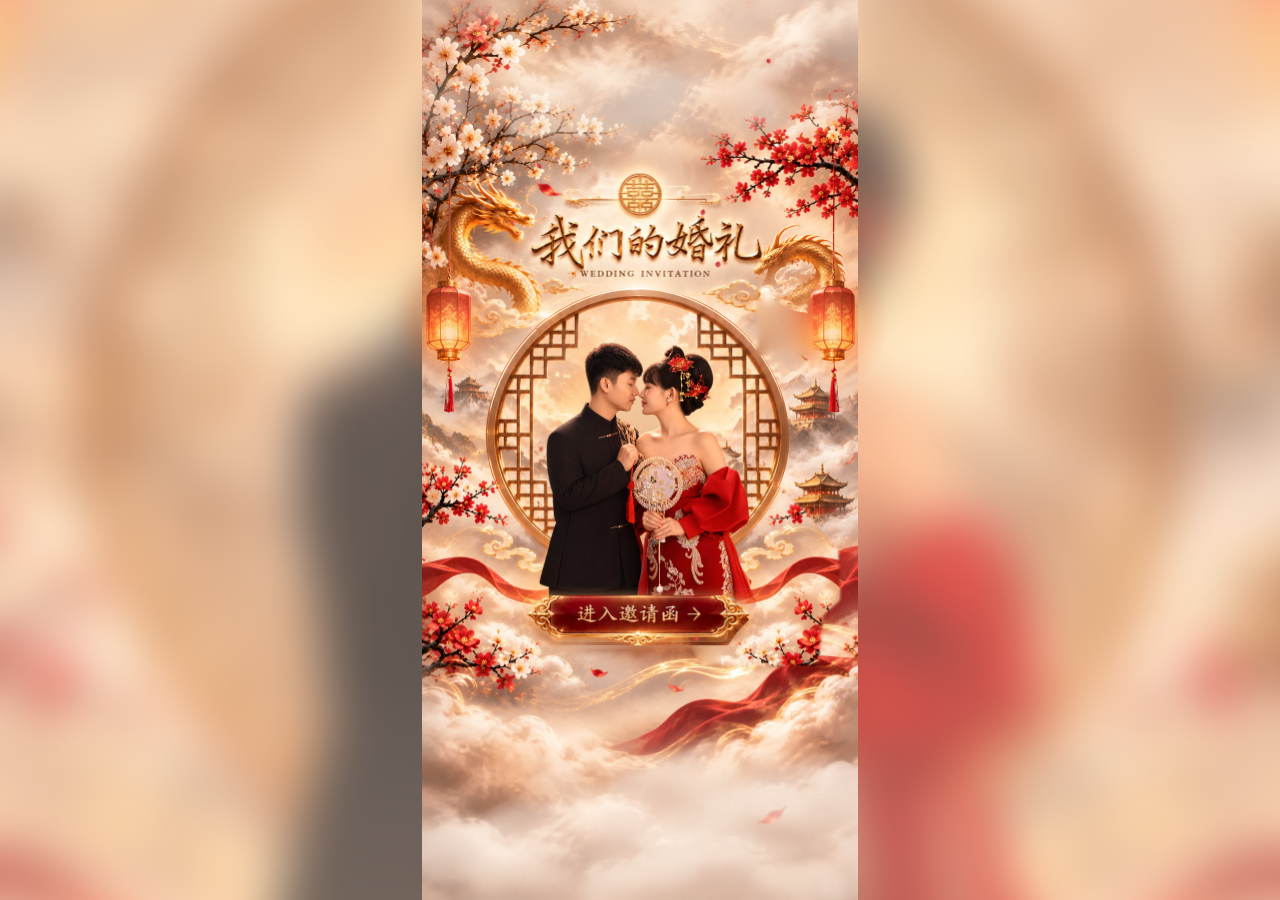
==== chinese/index.html @ 284bdad8 "CN: Gallery page with 3D coverflow in the scroll frame" ====
<!doctype html>
<html lang="zh-CN">
<head>
  <meta charset="utf-8">
  <meta name="viewport" content="width=device-width, initial-scale=1, viewport-fit=cover">
  <meta name="theme-color" content="#7a1010">
  <title>我们的婚礼 · Wedding Invitation</title>
  <meta name="description" content="Wai Hlyan Soe & Jue Mi Mi Aw · 2026.11.29 · Royal Myeik Hotel">
  <meta property="og:title" content="我们的婚礼 · Wai Hlyan Soe & Jue Mi Mi Aw">
  <meta property="og:description" content="诚邀您共同见证我们的幸福时刻 · 2026.11.29">
  <link rel="icon" href="data:image/svg+xml,<svg xmlns='http://www.w3.org/2000/svg' viewBox='0 0 100 100'><text y='.9em' font-size='90'>🐉</text></svg>">
  <link rel="preconnect" href="https://fonts.googleapis.com">
  <link rel="preconnect" href="https://fonts.gstatic.com" crossorigin>
  <link href="https://fonts.googleapis.com/css2?family=Ma+Shan+Zheng&family=Noto+Serif+Myanmar:wght@500;700&family=Noto+Serif+SC:wght@500;700&family=Cinzel:wght@500;600;700&family=Pinyon+Script&display=swap" rel="stylesheet">
  <link rel="preload" as="image" href="img/cn-bg.jpg">
  <link rel="stylesheet" href="style.css?v=44">
</head>
<body>

  <svg width="0" height="0" style="position:absolute" aria-hidden="true">
    <defs>
      <linearGradient id="cnGold" x1="0" y1="0" x2="1" y2="1">
        <stop offset="0" stop-color="#fff4c8"/>
        <stop offset=".3" stop-color="#e9b24c"/>
        <stop offset=".55" stop-color="#a8701c"/>
        <stop offset=".8" stop-color="#f7d27a"/>
        <stop offset="1" stop-color="#b9822a"/>
      </linearGradient>
      <!-- auspicious cloud (xiangyun) -->
      <symbol id="xiangyun" viewBox="0 0 200 80">
        <path d="M18 62 C4 62 4 42 18 40 C16 26 34 20 44 30 C48 12 76 10 82 30 C92 20 112 24 110 40 C126 34 140 48 128 60 C150 58 170 44 160 30 C154 22 142 26 146 34 M128 60 L18 62" fill="none" stroke="currentColor" stroke-width="3.2" stroke-linecap="round" stroke-linejoin="round"/>
        <path d="M44 46 C44 38 54 38 54 45 C54 50 48 50 48 47 M82 44 C82 36 94 36 93 44 C92 49 86 49 86 46" fill="none" stroke="currentColor" stroke-width="2.4" stroke-linecap="round"/>
      </symbol>
      <filter id="silkWave" x="-5%" y="-10%" width="110%" height="120%"><feTurbulence type="fractalNoise" baseFrequency="0.006 0.02" numOctaves="2" seed="3"><animate attributeName="baseFrequency" dur="3s" values="0.006 0.02;0.008 0.028;0.006 0.02" repeatCount="indefinite"/></feTurbulence><feDisplacementMap in="SourceGraphic" scale="14"/></filter>
    </defs>
  </svg>

  <!-- ================= PAGE 1 : opening (the artwork, brought to life) ================= -->
  <main class="page p1 on" id="p1" aria-label="我们的婚礼 · Wedding Invitation">
    <div class="backdrop" aria-hidden="true"></div>
    <div class="stage" id="st1">
      <img class="bg" src="img/cn-bg.jpg" alt="我们的婚礼 · Wai Hlyan Soe &amp; Jue Mi Mi Aw" draggable="false">
      <canvas class="sky" id="sky" aria-hidden="true"></canvas>
      <div class="art" id="art">
      <canvas class="layer" id="dragonBack" aria-hidden="true"></canvas>
      <div class="lay" data-k="front" aria-hidden="true"><img src="img/cn-front.png" alt=""></div>
      <div class="lay drg drgL" data-k="dragonL" aria-hidden="true"><img src="img/cn-dragonL.png" alt=""></div>
      <div class="lay drg drgR" data-k="dragonR" aria-hidden="true"><img src="img/cn-dragonR.png" alt=""></div>
      <i class="mist mistL" aria-hidden="true"></i><i class="mist mistR" aria-hidden="true"></i>
      <i class="glow eye eyeL" aria-hidden="true"></i><i class="glow eye eyeR" aria-hidden="true"></i>
      <i class="glow lan lanL" aria-hidden="true"></i><i class="glow lan lanR" aria-hidden="true"></i>
      <i class="glow xi" aria-hidden="true"></i>
      <div class="lay tas tasL" data-k="tasselL" aria-hidden="true"><img src="img/cn-tasselL.png" alt=""></div>
      <div class="lay tas tasR" data-k="tasselR" aria-hidden="true"><img src="img/cn-tasselR.png" alt=""></div>
      <div class="lay cl cl1" data-k="c1" aria-hidden="true"><img src="img/cn-c1.png" alt=""></div>
      <div class="lay cl cl6" data-k="c6" aria-hidden="true"><img src="img/cn-c6.png" alt=""></div>
      <div class="lay cl cl2" data-k="c2" aria-hidden="true"><img src="img/cn-c2.png" alt=""></div>
      <div class="lay cl cl3" data-k="c3" aria-hidden="true"><img src="img/cn-c3.png" alt=""></div>
      <div class="lay cl cl4" data-k="c4" aria-hidden="true"><img src="img/cn-c4.png" alt=""></div>
      <div class="lay cl cl5" data-k="c5" aria-hidden="true"><img src="img/cn-c5.png" alt=""></div>
      <canvas class="layer" id="petals" aria-hidden="true"></canvas>
      <i class="dim" aria-hidden="true"></i>
      <button class="enter" id="enterBtn" type="button" aria-label="进入邀请函"><i class="en-shine" aria-hidden="true"></i></button>
      </div>
    </div>
  </main>

  <!-- ================= PAGE 2 : hanging scroll — pull the lower roller down ================= -->
  <main class="page p2" id="p2" aria-label="邀请函" aria-hidden="true">
    <div class="backdrop2" aria-hidden="true"></div>
    <div class="stage s3" id="st2">
      <img class="bg" src="img/p2-bg.jpg" alt="我们的婚礼 · 邀请函" draggable="false">
      <div class="a3" id="art2">
        <i class="g3 moon2" aria-hidden="true"></i>
        <i class="g3 pl" style="--x:183;--y:895" aria-hidden="true"></i><i class="g3 pl" style="--x:333;--y:880" aria-hidden="true"></i><i class="g3 pl" style="--x:470;--y:892" aria-hidden="true"></i>
        <i class="g3 pl" style="--x:732;--y:840" aria-hidden="true"></i><i class="g3 pl" style="--x:733;--y:618" aria-hidden="true"></i>
        <i class="water3" aria-hidden="true"></i>
        <div class="l3 lotus lo1" data-k="lotus1" aria-hidden="true"><i class="rip"></i><i class="rip r2"></i><img src="img/p2-lotus1.png" alt=""></div>
        <div class="l3 lotus lo2" data-k="lotus2" aria-hidden="true"><i class="rip"></i><i class="rip r2"></i><img src="img/p2-lotus2.png" alt=""></div>
        <div class="l3 lotus lo3" data-k="lotus3" aria-hidden="true"><i class="rip"></i><i class="rip r2"></i><img src="img/p2-lotus3.png" alt=""></div>
        <div class="l3 lotus lo4" data-k="lotus4" aria-hidden="true"><i class="rip"></i><i class="rip r2"></i><img src="img/p2-lotus4.png" alt=""></div>
        <div class="l3 sw-lan" data-k="lantern" aria-hidden="true"><img src="img/p2-lantern.png" alt=""><i class="lan-glow"></i></div>
        <div class="l3 cl-t" data-k="cloudT" aria-hidden="true"><img src="img/p2-cloudT.png" alt=""></div>
        <div class="l3 silk" data-k="silk" aria-hidden="true"><img src="img/p2-silk.png" alt=""></div>
        <div class="l3 cl-m" data-k="cloudM" aria-hidden="true"><img src="img/p2-cloudM.png" alt=""></div>
        <div class="l3 cl-b" data-k="cloudB" aria-hidden="true"><img src="img/p2-cloudB.png" alt=""></div>
        <!-- the sheet that comes out of the scroll -->
        <div class="sheet" id="sheet" aria-hidden="true">
          <img class="sh-label" src="img/p2-paper.png" alt="">
          <div class="sh-card" id="shCard"><div class="iv" id="iv">
            <i class="iv-fr"></i><i class="iv-c tl"></i><i class="iv-c tr"></i><i class="iv-c bl"></i><i class="iv-c br"></i>
            <p class="v" style="--x:350;--y:58;--f:32;--ls:4">台驾</p>
            <p class="v" style="--x:276;--y:58;--f:32;--ls:4">光临</p>
            <p class="v xi" style="--x:316;--y:196;--f:124">囍</p>
            <p class="v" style="--x:122;--y:148;--f:21;--ls:30">恕催</p>
            <p class="v" style="--x:120;--y:334;--f:21;--ls:12">茶会</p>
            <p class="v" style="--x:305;--y:316;--f:25;--ls:3">主婚人</p>
            <p class="v b" style="--x:337;--y:410;--f:33;--ls:2">林佐索</p>
            <p class="v b" style="--x:337;--y:540;--f:33;--ls:2">杜妙答</p>
            <p class="v b" style="--x:283;--y:410;--f:33;--ls:2">张山松</p>
            <p class="v b" style="--x:283;--y:540;--f:33;--ls:2">杜薇丹</p>
            <p class="v b" style="--x:318;--y:668;--f:33;--ls:9">同鞠躬</p>
            <p class="v" style="--x:158;--y:424;--f:23;--ls:10">地点：皇家丹老酒店大礼堂</p>
            <p class="v" style="--x:102;--y:424;--f:23;--ls:13">时间：中午十二时至三时</p>
            <p class="v" style="--x:455;--y:40;--f:19.5;--ls:4.6">在丹老埠皇家丹老酒店大禮堂举行结婚典礼同日敬备薄茗</p>
            <p class="v" style="--x:455;--y:746;--f:19.5;--ls:8">恭候</p>
            <p class="v" style="--x:548;--y:96;--f:21;--ls:3">谨订于</p>
            <p class="v" style="--x:560;--y:172;--f:19.5;--ls:6.2">公历二〇二六年十一月廿九日</p>
            <p class="v k" style="--x:520;--y:172;--f:19.5">农</p><p class="v k" style="--x:520;--y:236;--f:19.5;--ls:6.2">丙午</p>
            <p class="v k" style="--x:520;--y:328;--f:19.5">年</p><p class="v k" style="--x:520;--y:380;--f:19.5">十</p>
            <p class="v k" style="--x:520;--y:406;--f:19.5;--ls:6.2">月廿一日</p>
            <p class="v" style="--x:556;--y:528;--f:19.5;--ls:2">（星期日）</p>
            <p class="v" style="--x:540;--y:656;--f:19.5">为</p>
            <p class="v" style="--x:577;--y:688;--f:17;--ls:1">长男</p>
            <p class="v b" style="--x:577;--y:735;--f:24;--ls:2">沛然</p>
            <p class="v" style="--x:535;--y:700;--f:17;--ls:1">幼女</p>
            <p class="v b" style="--x:535;--y:745;--f:24;--ls:2">清涵</p>
          </div></div>
        </div>
        <div class="l3 rollB" id="rollB" data-k="rodB" aria-hidden="true"><img src="img/p2-rodB.png" alt=""></div>
        <div class="l3 knotB" id="knotB" data-k="knotB" aria-hidden="true"><img src="img/p2-knotB.png" alt=""></div>
        <button class="pull-zone" id="pullZone" type="button" aria-label="向下拉开画轴 · Pull the scroll down"></button>
        <p class="pull-hint" id="pullHint" aria-hidden="true"><i></i><i></i></p>
        <button class="b3" style="--x:117" type="button" data-b="story" aria-label="我们的故事"></button>
        <button class="b3" style="--x:322" type="button" data-b="place" aria-label="地点 · Place"></button>
        <button class="b3" style="--x:530" type="button" data-b="gallery" aria-label="婚纱相册"></button>
        <button class="b3" style="--x:736" type="button" data-b="fortune" aria-label="姻缘签"></button>
      </div>
      <canvas class="layer" id="p2Dust" aria-hidden="true"></canvas>
    </div>
    <button class="back" id="backBtn" type="button" aria-label="返回">
      <span class="bk-orb" aria-hidden="true"><i class="bk-halo"></i><svg viewBox="0 0 24 24"><path d="M14.5 6 8.5 12l6 6" fill="none" stroke="currentColor" stroke-width="2.2" stroke-linecap="round" stroke-linejoin="round"/></svg></span>
      <span class="bk-label" id="backLabel"></span>
    </button>
    <div class="toast2" id="toast2" role="status" aria-live="polite"></div>
    <p class="sig"><i class="sig-line" aria-hidden="true"></i><span class="sig-pre">love story crafted by</span><span class="sig-name">Zin Min Myat</span><i class="sig-line r" aria-hidden="true"></i></p>
  </main>

  <!-- ================= PAGE 3 : Our Story ================= -->
  <main class="page p3" id="p3" aria-label="我们的爱情故事 · Our Story" aria-hidden="true">
    <div class="backdrop3" aria-hidden="true"></div>
    <div class="stage s5" id="st3">
      <img class="bg" src="img/os2-bg.jpg" alt="" draggable="false">
      <i class="ribbon-glint" aria-hidden="true"></i><i class="ribbon-glint g2b" aria-hidden="true"></i>
      <i class="cpl-shine" aria-hidden="true"></i>
      <i class="xi-glow5" aria-hidden="true"></i>
      <div class="lang" role="tablist" aria-label="Language">
        <button type="button" class="on" data-l="cn">中文</button><button type="button" data-l="mm">မြန်မာ</button><button type="button" data-l="en">English</button>
      </div>
      <div class="st-text" id="stText"></div>
      <canvas class="layer" id="p3Petals" aria-hidden="true"></canvas>
      <button class="back5" id="back3" type="button" aria-label="返回 · Back"></button>
      <p class="sig5"><i class="sig-line" aria-hidden="true"></i><span class="sig-pre">love story crafted by</span><span class="sig-name">Zin Min Myat</span><i class="sig-line r" aria-hidden="true"></i></p>
    </div>
  </main>

  <!-- ================= PAGE 4 : Place ================= -->
  <main class="page p4" id="p4" aria-label="我们的地点 · Place" aria-hidden="true">
    <div class="backdrop4" aria-hidden="true"></div>
    <div class="stage s6" id="st4">
      <img class="bg" src="img/pl-bg.jpg" alt="" draggable="false">
      <div class="map4" id="map4"><iframe id="mapFrame" title="Royal Myeik Hotel map" loading="lazy" referrerpolicy="no-referrer-when-downgrade"></iframe><i class="map-tint" aria-hidden="true"></i></div>
      <img class="ring4" src="img/pl-ring.png" alt="" aria-hidden="true">
      <i class="g6 lan6a" aria-hidden="true"></i><i class="g6 lan6b" aria-hidden="true"></i><i class="g6 lan6c" aria-hidden="true"></i><i class="g6 sun6" aria-hidden="true"></i>
      <i class="xi-glow6" aria-hidden="true"></i>
      <a class="cell c1" id="cPlace" target="_blank" rel="noopener"><b class="ct" id="cPlaceT"></b><span class="cv" id="cPlaceV"></span></a>
      <div class="cell c2"><b class="ct" id="cTimeT"></b><span class="cv" id="cTimeV"></span></div>
      <div class="cell c3"><b class="ct" id="cDateT"></b><span class="cv" id="cDateV"></span></div>
      <a class="go4" id="go4" target="_blank" rel="noopener"><span id="go4L"></span></a>
      <canvas class="layer" id="p4Petals" aria-hidden="true"></canvas>
      <button class="back6" id="back4" type="button" aria-label="返回 · Back"><svg viewBox="0 0 24 24"><path d="M14.5 6 8.5 12l6 6" fill="none" stroke="currentColor" stroke-width="2.4" stroke-linecap="round" stroke-linejoin="round"/></svg></button>
      <p class="sig5"><i class="sig-line" aria-hidden="true"></i><span class="sig-pre">love story crafted by</span><span class="sig-name">Zin Min Myat</span><i class="sig-line r" aria-hidden="true"></i></p>
    </div>
  </main>

  <!-- ================= PAGE 5 : Gallery ================= -->
  <main class="page p5" id="p5" aria-label="我们的相册 · Gallery" aria-hidden="true">
    <div class="backdrop5" aria-hidden="true"></div>
    <div class="stage s7" id="st5">
      <img class="bg" src="img/gl-bg.jpg" alt="" draggable="false">
      <i class="xi-glow7" aria-hidden="true"></i><i class="moon7" aria-hidden="true"></i>
      <div class="cf" id="cf"><div class="cf-flow" id="cfFlow"></div></div>
      <img class="frame7" src="img/gl-frame.png" alt="" aria-hidden="true">
      <button class="nav7 prev" id="cfPrev" type="button" aria-label="上一张 · Previous"></button>
      <button class="nav7 next" id="cfNext" type="button" aria-label="下一张 · Next"></button>
      <p class="cf-count" id="cfCount"></p>
      <div class="cf-dots" id="cfDots"></div>
      <div class="thumbs7" id="thumbs7"></div>
      <canvas class="layer" id="p5Petals" aria-hidden="true"></canvas>
      <button class="back6" id="back5" type="button" aria-label="返回 · Back"><svg viewBox="0 0 24 24"><path d="M14.5 6 8.5 12l6 6" fill="none" stroke="currentColor" stroke-width="2.4" stroke-linecap="round" stroke-linejoin="round"/></svg></button>
      <p class="sig5"><i class="sig-line" aria-hidden="true"></i><span class="sig-pre">love story crafted by</span><span class="sig-name">Zin Min Myat</span><i class="sig-line r" aria-hidden="true"></i></p>
    </div>
    <div class="viewer7" id="viewer7" aria-hidden="true"><img id="viewer7Img" alt=""><button type="button" id="viewer7X" aria-label="关闭 · Close">✕</button></div>
  </main>

  <!-- the dragons fly over everything during the page change -->
  <canvas class="dragon-front" id="dragonFront" aria-hidden="true"></canvas>
  <link rel="preload" as="video" href="img/dragon.mp4">

  <audio id="bgm" loop preload="auto"></audio>

  <script src="config.js?v=44"></script>
  <script src="app.js?v=44"></script>
</body>
</html>
---- chinese/style.css ----
/* =========================================================
   中文版 — the artwork itself, brought to life
   artwork 1199 × 1312 · layers are placed in % of that
   ========================================================= */
:root {
  --cal: "Ma Shan Zheng", "STKaiti", "KaiTi", serif;
  --serif: "Noto Serif SC", "Songti SC", serif;
  --latin: "Cinzel", Georgia, serif;
  --script: "Pinyon Script", cursive;
  --ease: cubic-bezier(.2, .8, .2, 1);
  --safe-b: env(safe-area-inset-bottom, 0px);
  --safe-t: env(safe-area-inset-top, 0px);
}
* { box-sizing: border-box; margin: 0; padding: 0; }
html, body { height: 100%; overflow: hidden; background: #e9c9a6; }
body { font-family: var(--serif); color: #5a1a0c; -webkit-tap-highlight-color: transparent; user-select: none; -webkit-user-select: none; }
button { font: inherit; color: inherit; background: none; border: 0; cursor: pointer; }

.page { position: fixed; inset: 0; overflow: hidden; visibility: hidden; }
.page.on { visibility: visible; }

/* ---------- page 1 ---------- */
.backdrop { position: absolute; inset: -60px; background: url("img/cn-bg.jpg") center / cover; filter: blur(22px) saturate(1.05); transform: scale(1.15); }
.backdrop::after { content: ""; position: absolute; inset: 0; background: radial-gradient(ellipse at 50% 50%, rgba(255, 244, 228, .25), rgba(255, 236, 214, .45)); }
.sky { position: absolute; inset: 0; width: 100%; height: 100%; pointer-events: none; }
/* full-screen on phones: the artwork sits in a tall scene (1199 × 2400) that covers the screen;
   on wide screens the scene is capped so the whole artwork stays visible */
.p1 .stage {
  position: absolute; left: 50%; top: 50%;
  width: min(max(100vw, 100vh * 1199 / 2400), 100vh * 1199 / 1312);
  width: min(max(100vw, 100dvh * 1199 / 2400), 100dvh * 1199 / 1312);
  aspect-ratio: 1199 / 2400;
  transform: translate(-50%, -50%);
  container-type: inline-size;
}
.art { position: absolute; left: 0; top: 22.6667%; width: 100%; height: 54.6667%; container-type: inline-size; }
.bg { position: absolute; inset: 0; width: 100%; height: 100%; display: block; pointer-events: none; }
.layer { position: absolute; inset: 0; width: 100%; height: 100%; pointer-events: none; }
.lay { position: absolute; pointer-events: none; }
.lay img { position: absolute; inset: 0; width: 100%; height: 100%; display: block; -webkit-user-drag: none; }

/* the two painted dragons breathe and shimmer */
.drgL img { transform-origin: 45% 70%; animation: floatL 6.4s ease-in-out infinite, glint 5s ease-in-out infinite; }
.drgR img { transform-origin: 60% 60%; animation: floatR 7.2s ease-in-out -2s infinite, glint 5.6s ease-in-out -2.5s infinite; }
@keyframes floatL { 0%, 100% { transform: translate(0, 0) rotate(0); } 50% { transform: translate(.25%, -1.1%) rotate(-.7deg) scale(1.006); } }
@keyframes floatR { 0%, 100% { transform: translate(0, 0) rotate(0); } 50% { transform: translate(-.4%, -1.4%) rotate(.8deg) scale(1.008); } }
@keyframes glint { 0%, 100% { filter: brightness(1); } 50% { filter: brightness(1.12) drop-shadow(0 0 .6cqw rgba(255, 210, 120, .55)); } }
.drg { transition: opacity .25s ease; }
.p1.awaken .drg img { animation: awaken .65s ease-in both; }
@keyframes awaken {
  0% { filter: brightness(1); transform: none; }
  30% { transform: translate(.4%, -.3%) rotate(.6deg); }
  55% { transform: translate(-.5%, .3%) rotate(-.8deg); }
  100% { filter: brightness(1.9) drop-shadow(0 0 2cqw rgba(255, 220, 130, 1)); transform: scale(1.03); }
}
.p1.loose .drg { opacity: 0; }

/* small glows */
.glow { position: absolute; border-radius: 50%; pointer-events: none; transform: translate(-50%, -50%); mix-blend-mode: screen; }
.eye { width: 3.2cqw; aspect-ratio: 1; background: radial-gradient(circle, rgba(255, 245, 200, .95), rgba(255, 170, 60, .55) 35%, rgba(255, 150, 40, 0) 70%); animation: eyeGlow 3.4s ease-in-out infinite; }
.eyeL { left: 21.68%; top: 10.67%; }
.eyeR { left: 76.9%; top: 19.6%; animation-delay: -1.7s; }
@keyframes eyeGlow { 0%, 100% { opacity: .2; transform: translate(-50%, -50%) scale(.7); } 50% { opacity: 1; transform: translate(-50%, -50%) scale(1.15); } }
.p1.awaken .eye { animation: eyeFlash .65s ease-in both; }
@keyframes eyeFlash { to { opacity: 1; transform: translate(-50%, -50%) scale(3.2); } }
.p1.loose .eye { opacity: 0; transition: opacity .3s; }
.lan { width: 20cqw; aspect-ratio: .8; background: radial-gradient(ellipse, rgba(255, 190, 100, .55), rgba(255, 110, 40, .2) 42%, rgba(255, 90, 30, 0) 70%); animation: flicker 2.7s ease-in-out infinite; }
.lanL { left: 6%; top: 30.2%; }
.lanR { left: 94.1%; top: 30.9%; animation-delay: -1.3s; animation-duration: 3.1s; }
@keyframes flicker { 0%, 100% { opacity: .5; } 18% { opacity: .85; } 33% { opacity: .6; } 52% { opacity: 1; } 70% { opacity: .65; } 86% { opacity: .9; } }
.xi { left: 50%; top: 7.62%; width: 13cqw; aspect-ratio: 1; background: radial-gradient(circle, rgba(255, 220, 140, .6), rgba(255, 200, 110, 0) 66%); animation: xiPulse 3.2s ease-in-out infinite; }
@keyframes xiPulse { 0%, 100% { opacity: .3; transform: translate(-50%, -50%) scale(.9); } 50% { opacity: 1; transform: translate(-50%, -50%) scale(1.15); } }

/* lantern tassels sway in the breeze */
.tas img { transform-origin: 50% 2%; }
.tasL img { animation: sway 3.6s ease-in-out infinite; }
.tasR img { animation: sway 4.3s ease-in-out -1.4s infinite; }
@keyframes sway {
  0%, 100% { transform: rotate(-2.2deg) skewX(1deg); }
  22% { transform: rotate(2.8deg) skewX(-2.4deg); }
  41% { transform: rotate(.6deg) skewX(-.6deg); }
  63% { transform: rotate(3.4deg) skewX(-2.8deg); }
  82% { transform: rotate(-.8deg) skewX(.8deg); }
}
.p1.flying .tas img { animation-duration: 1s; }

/* the painted clouds drift and billow */
.cl { transition: transform 1.8s cubic-bezier(.3, 0, .2, 1), opacity 1.8s ease; }
.cl img { animation: drift 11s ease-in-out infinite alternate; transform-origin: 50% 70%; }
.cl1 img { animation-duration: 9s; animation-delay: -3s; }
.cl2 img { animation-duration: 13s; animation-delay: -6s; animation-name: drift2; }
.cl3 img { animation-duration: 10s; animation-delay: -2s; }
.cl4 img { animation-duration: 14s; animation-name: drift2; }
.cl5 img { animation-duration: 12s; animation-delay: -7s; }
.cl6 img { animation-duration: 8.5s; animation-delay: -4s; animation-name: drift2; }
@keyframes drift { 0% { transform: translate(-2.6%, .4%) scale(1); opacity: .92; } 50% { opacity: 1; } 100% { transform: translate(3.2%, -1.2%) scale(1.035); opacity: .95; } }
@keyframes drift2 { 0% { transform: translate(2.4%, -.6%) scale(1.03); opacity: 1; } 50% { opacity: .9; } 100% { transform: translate(-3%, .8%) scale(1); opacity: 1; } }
/* the dragons' wind pushes the clouds away */
.p1.flying .cl { transform: translate(var(--px, 0), var(--py, 0)) scale(1.15); opacity: .55; }

/* enter button (the painted one) — a light sweeps across it */
.enter { position: absolute; left: 27.5%; top: 76.2%; width: 45%; height: 10.7%; z-index: 5; }
.en-shine { position: absolute; left: 14.8%; right: 14.8%; top: 7.5%; bottom: 25%; border-radius: 1.6cqw; overflow: hidden; pointer-events: none; mix-blend-mode: screen; transition: transform .2s; }
.en-shine::before { content: ""; position: absolute; top: 0; bottom: 0; left: -40%; width: 26%; background: linear-gradient(100deg, transparent, rgba(255, 236, 190, .75), transparent); transform: skewX(-20deg); animation: btnShine 3.4s ease-in-out 1.4s infinite; }
.en-shine::after { content: ""; position: absolute; inset: 0; border-radius: inherit; box-shadow: 0 0 2.4cqw rgba(255, 200, 110, .9), inset 0 0 1.4cqw rgba(255, 220, 150, .5); animation: btnGlow 2.8s ease-in-out infinite; }
@keyframes btnShine { 0% { left: -40%; } 45%, 100% { left: 130%; } }
@keyframes btnGlow { 0%, 100% { opacity: .2; } 50% { opacity: .85; } }
.enter:active .en-shine { transform: scale(.97); }
.enter:focus-visible { outline: 2px solid #fff3c4; outline-offset: -6px; border-radius: 2cqw; }
.p1.flying .enter { pointer-events: none; }

/* entrance */
.p1.in .stage { animation: stageIn 1.6s cubic-bezier(.2, .8, .2, 1) both; }
@keyframes stageIn { from { opacity: 0; transform: translate(-50%, -50%) scale(1.06); filter: blur(6px); } }

/* ---------- full-screen dragon layer ---------- */
.dragon-front { position: fixed; inset: 0; width: 100vw; height: 100vh; height: 100dvh; z-index: 50; pointer-events: none; }

/* =========================================================
   PAGE 2 (temporary)
   ========================================================= */
.p2-bg { position: absolute; inset: 0;
  background:
    radial-gradient(ellipse at 50% 35%, rgba(255, 140, 80, .35), transparent 60%),
    radial-gradient(ellipse at 50% 110%, rgba(255, 190, 90, .25), transparent 55%),
    linear-gradient(180deg, #8e1014, #5a070a 60%, #3d0406); }
.p2-dust { position: absolute; inset: 0; width: 100%; height: 100%; pointer-events: none; }
.card { position: absolute; left: 8%; right: 8%; top: 12%; bottom: 14%; border-radius: 2cqw; text-align: center; display: flex; flex-direction: column; align-items: center; justify-content: center;
  background: linear-gradient(180deg, rgba(120, 12, 16, .6), rgba(70, 6, 8, .6));
  box-shadow: inset 0 0 0 .4cqw #e9b24c, inset 0 0 0 1.2cqw rgba(90, 8, 10, .9), inset 0 0 0 1.45cqw rgba(233, 178, 76, .65), 0 2cqw 5cqw rgba(0, 0, 0, .45); color: #f7dfa6; }
.cn-corner { position: absolute; width: 10cqw; height: 10cqw; border: .5cqw solid #e9b24c; }
.cn-corner::after { content: ""; position: absolute; width: 4.5cqw; height: 4.5cqw; border: .45cqw solid #e9b24c; }
.cn-corner.tl { left: -1.2cqw; top: -1.2cqw; border-right: 0; border-bottom: 0; }
.cn-corner.tl::after { left: 1.4cqw; top: 1.4cqw; border-right: 0; border-bottom: 0; }
.cn-corner.tr { right: -1.2cqw; top: -1.2cqw; border-left: 0; border-bottom: 0; }
.cn-corner.tr::after { right: 1.4cqw; top: 1.4cqw; border-left: 0; border-bottom: 0; }
.cn-corner.bl { left: -1.2cqw; bottom: -1.2cqw; border-right: 0; border-top: 0; }
.cn-corner.bl::after { left: 1.4cqw; bottom: 1.4cqw; border-right: 0; border-top: 0; }
.cn-corner.br { right: -1.2cqw; bottom: -1.2cqw; border-left: 0; border-top: 0; }
.cn-corner.br::after { right: 1.4cqw; bottom: 1.4cqw; border-left: 0; border-top: 0; }
.c-xi { font-family: var(--cal); font-size: 24cqw; line-height: 1; color: transparent; background: linear-gradient(180deg, #fff1c0, #e9b24c 50%, #a8701c); -webkit-background-clip: text; background-clip: text;
  filter: drop-shadow(0 0 2.4cqw rgba(255, 190, 90, .7)); }
.c-names { margin-top: 2cqw; font-family: var(--latin); font-weight: 700; font-size: 4.2cqw; letter-spacing: .06em; color: #ffe7b0; display: flex; flex-direction: column; gap: .6cqw; }
.c-names em { font-family: var(--script); font-style: normal; font-weight: 400; font-size: 1.3em; color: #f3cd6e; line-height: .8; }
.p2 .divider { width: 66%; }
.c-kicker { font-weight: 700; font-size: 3.2cqw; letter-spacing: .5em; color: #e9c27a; }
.c-date { margin-top: 1.6cqw; font-weight: 700; font-size: 5.2cqw; letter-spacing: .12em; color: #fff0c8; }
.c-week { margin-top: .8cqw; font-size: 3.4cqw; letter-spacing: .3em; color: #f3cd6e; }
.c-time { margin-top: 1.4cqw; font-size: 3.4cqw; letter-spacing: .14em; color: #ffe7b0; }
.c-venue { margin-top: 3cqw; font-family: var(--latin); font-weight: 700; font-size: 3.6cqw; letter-spacing: .06em; color: #fff0c8; }
.c-city { margin-top: .6cqw; font-size: 3cqw; letter-spacing: .3em; color: #e9c27a; }
.c-close { margin-top: 3.6cqw; font-family: var(--cal); font-size: 7.4cqw; letter-spacing: .2em; color: #ffe3a0; text-shadow: 0 0 2cqw rgba(255, 180, 80, .7); }
.p2.in .card { animation: cardIn 1.2s var(--ease) .2s both; }
@keyframes cardIn { from { opacity: 0; transform: scale(.92); filter: blur(6px); } }
.p2.in .c-xi { animation: xiIn 1.3s cubic-bezier(.2, .9, .2, 1.3) .5s both; }
@keyframes xiIn { from { opacity: 0; transform: scale(.4) rotate(-20deg); } }
.p2.in .c-names, .p2.in .divider { animation: fadeUp 1s var(--ease) .9s both; }
.p2.in .c-kicker, .p2.in .c-date, .p2.in .c-week { animation: fadeUp 1s var(--ease) 1.2s both; }
.p2.in .c-time, .p2.in .c-venue, .p2.in .c-city { animation: fadeUp 1s var(--ease) 1.45s both; }
.p2.in .c-close { animation: fadeUp 1s var(--ease) 1.8s both; }
.p2.in .back { animation: fadeIn2 .8s ease 1.6s both; }
@keyframes fadeIn2 { from { opacity: 0; } }

/* back button — glowing orb (same family as the English version) */
.back { position: absolute; left: 3.5%; top: 2.2%; display: flex; flex-direction: column; align-items: center; gap: 5px; color: #fff3d6; z-index: 6; }
.bk-orb { position: relative; display: grid; place-items: center; width: 42px; height: 42px; border-radius: 50%;
  background: radial-gradient(circle at 32% 28%, rgba(255, 220, 170, .35), rgba(90, 8, 10, .7) 62%);
  -webkit-backdrop-filter: blur(8px); backdrop-filter: blur(8px);
  box-shadow: inset 0 0 0 1.5px rgba(243, 205, 110, .95), inset 0 0 0 4px rgba(60, 4, 6, .4), inset 0 0 0 5px rgba(243, 205, 110, .35), 0 4px 14px rgba(0, 0, 0, .45), 0 0 16px rgba(255, 190, 90, .45); transition: transform .25s var(--ease); }
.bk-orb svg { width: 24px; height: 24px; animation: bkNudge 2.8s ease-in-out 2.5s infinite; }
.bk-halo { position: absolute; inset: -2px; border-radius: 50%; border: 1.5px solid rgba(255, 210, 140, .85); opacity: 0; animation: bkPing 2.8s ease-out 2.2s infinite; }
.bk-label { font-weight: 700; font-size: 11px; letter-spacing: .3em; padding: 3px 5px 3px 8px; border-radius: 99px; color: #f6d98b; background: rgba(60, 4, 6, .55); box-shadow: 0 0 0 1px rgba(243, 205, 110, .4); }
.back:active .bk-orb { transform: scale(.9); }
@keyframes bkNudge { 0%, 70%, 100% { transform: translateX(0); } 78% { transform: translateX(-4px); } 86% { transform: translateX(0); } 92% { transform: translateX(-2px); } }
@keyframes bkPing { 0% { transform: scale(1); opacity: .9; } 70%, 100% { transform: scale(1.55); opacity: 0; } }

/* signature (inside pages only) */
.sig { position: absolute; z-index: 8; left: 50%; bottom: calc(6px + var(--safe-b)); transform: translateX(-50%); display: flex; align-items: center; gap: 8px; white-space: nowrap; pointer-events: none;
  padding: 3px 14px 4px; border-radius: 999px; background: radial-gradient(ellipse, rgba(40, 2, 4, .55), rgba(40, 2, 4, 0) 72%); opacity: 0; }
.p2.in .sig { animation: fadeIn2 1s ease 2s forwards; opacity: 1; }
.sig-pre { font-family: "Cormorant Garamond", Georgia, serif; font-style: italic; font-size: 11.5px; letter-spacing: .14em; color: rgba(246, 222, 170, .85); }
.sig-name { font-family: var(--script); font-size: 19px; line-height: 1; padding: 2px 2px 0; color: transparent;
  background: linear-gradient(100deg, #e9b24c 0%, #fff1c0 30%, #d19a3a 50%, #fff1c0 70%, #e9b24c 100%); background-size: 220% 100%; -webkit-background-clip: text; background-clip: text;
  animation: sigShine 6s ease-in-out infinite; }
@keyframes sigShine { 0%, 100% { background-position: 100% 0; } 50% { background-position: 0 0; } }
.sig-line { display: block; width: 22px; height: 1px; background: linear-gradient(90deg, transparent, rgba(243, 205, 110, .85)); }
.sig-line.r { background: linear-gradient(270deg, transparent, rgba(243, 205, 110, .85)); }

@media (prefers-reduced-motion: reduce) {
  *, *::before, *::after { animation-duration: .01s !important; animation-iteration-count: 1 !important; }
}


@media (prefers-reduced-motion: reduce) {
  *, *::before, *::after { animation-duration: .01s !important; animation-iteration-count: 1 !important; }
}
.p2 .stage { position: absolute; left: 50%; top: 50%; width: min(100vw * 1.06, 100dvh * 1080 / 1920); aspect-ratio: 1080 / 1920; transform: translate(-50%, -50%); container-type: inline-size; }

/* where the dragons were: soft clouds roll in after they break free */
.mist { position: absolute; pointer-events: none; border-radius: 50%; opacity: 0; transition: opacity 1s ease .15s;
  background:
    radial-gradient(ellipse 38% 34% at 30% 55%, rgba(255, 251, 244, .95), rgba(255, 248, 238, 0) 100%),
    radial-gradient(ellipse 40% 36% at 62% 40%, rgba(255, 250, 242, .9), rgba(255, 246, 236, 0) 100%),
    radial-gradient(ellipse 34% 30% at 55% 72%, rgba(250, 236, 220, .85), rgba(250, 236, 220, 0) 100%);
  filter: blur(.6cqw); }
.mistL { left: 4%; top: 5%; width: 26%; height: 27%; }
.mistR { left: 73%; top: 12%; width: 22%; height: 16%; }
.p1.loose .mist { opacity: 1; animation: mistDrift 6s ease-in-out infinite alternate; }
@keyframes mistDrift { from { transform: translateX(-2%) scale(1); } to { transform: translateX(3%) scale(1.06); } }

/* ===== v7: the tall artwork (873 × 1802) fills the phone screen ===== */
.p1 .stage {
  width: min(max(100vw, 100vh * 873 / 1802), 100vh * 873 / 1802);
  width: min(max(100vw, 100dvh * 873 / 1802), 100dvh * 873 / 1802);
  aspect-ratio: 873 / 1802;
}
.art { top: 0; height: 100%; }
.eyeL { left: 20.9%; top: 23.4%; }
.eyeR { left: 78.7%; top: 28.2%; }
.lanL { left: 6.3%; top: 35.5%; width: 26cqw; }
.lanR { left: 94.2%; top: 35.5%; width: 26cqw; }
.xi { left: 49.6%; top: 21.3%; width: 17cqw; }
.mistL { left: 3%; top: 18.9%; width: 29%; height: 18.3%; }
.mistR { left: 73.5%; top: 23.6%; width: 26%; height: 12%; }
.enter { left: 24.3%; top: 65.8%; width: 50.6%; height: 6.1%; }
.en-shine { left: 10.4%; right: 9.5%; top: 9%; bottom: 9%; }

/* phones: cover the whole screen (no side gaps); wide screens still show the whole artwork */
@media (max-aspect-ratio: 3/4) {
  .p1 .stage { width: max(100vw, 100vh * 873 / 1802); width: max(100vw, 100dvh * 873 / 1802); }
}
/* the scene dims while the gold dragons fly, so they glow */
.dim { position: absolute; inset: -50%; pointer-events: none; z-index: 4; opacity: 0; transition: opacity 1.4s ease;
  background: radial-gradient(ellipse at 50% 48%, rgba(40, 14, 0, .35), rgba(14, 4, 0, .72) 75%); }
.p1.flying .dim { opacity: 1; }

/* each painted dragon leaves the picture at its own moment */
.p1.loose .drg, .p1.loose .eye { opacity: 1; }
.p1.looseL .drgL, .p1.looseR .drgR { opacity: 0; }
.p1.looseL .eyeL, .p1.looseR .eyeR { opacity: 0; transition: opacity .3s; }
.p1.loose .mist { opacity: 0; }
.p1.looseL .mistL, .p1.looseR .mistR { opacity: 1; animation: mistDrift 6s ease-in-out infinite alternate; }
.dim { background: radial-gradient(ellipse at 50% 48%, rgba(40, 14, 0, .18), rgba(20, 6, 0, .5) 75%); }

/* =========================================================
   PAGE 2 — the hanging scroll (artwork 1199 × 1312 inside a 1199 × 2200 scene)
   ========================================================= */
.p2 { background: #2a1210; }
.backdrop2 { position: absolute; inset: -60px; background: url("img/p2-tall.jpg") center / cover; filter: blur(22px) brightness(.9); transform: scale(1.1); }
.p2 .stage.s2 {
  position: absolute; left: 50%; top: 50%; transform: translate(-50%, -50%);
  width: min(max(100vw, 100vh * 1199 / 2200), 100vh * 1199 / 2200);
  width: min(max(100vw, 100dvh * 1199 / 2200), 100dvh * 1199 / 2200);
  aspect-ratio: 1199 / 2200; container-type: inline-size;
}
@media (max-aspect-ratio: 3/4) {
  .p2 .stage.s2 { width: max(100vw, 100vh * 1199 / 2200); width: max(100vw, 100dvh * 1199 / 2200); }
}
#art2 { position: absolute; left: 0; top: 20.1818%; width: 100%; height: 59.6364%; }
.l2 { position: absolute; pointer-events: none; }
.l2 img { position: absolute; inset: 0; width: 100%; height: 100%; display: block; }
/* idle sways */
.sw-lan img { transform-origin: 50% 0; animation: lanSway 4.6s ease-in-out infinite; }
.lan-glow { position: absolute; left: -40%; right: -40%; top: 26%; height: 50%; border-radius: 50%; background: radial-gradient(ellipse, rgba(255, 190, 90, .6), rgba(255, 120, 40, 0) 70%); mix-blend-mode: screen; transform-origin: 50% -50%; animation: lanSway 4.6s ease-in-out infinite, flick 2.8s ease-in-out infinite; }
@keyframes lanSway { 0%, 100% { transform: rotate(-2.4deg); } 50% { transform: rotate(2.6deg); } }
@keyframes flick { 0%, 100% { opacity: .55; } 20% { opacity: .9; } 40% { opacity: .65; } 60% { opacity: 1; } 80% { opacity: .7; } }
.sw-tag img { transform-origin: 52% 2%; animation: tagSway 3.6s ease-in-out -1s infinite; }
@keyframes tagSway { 0%, 100% { transform: rotate(-3deg); } 50% { transform: rotate(3.2deg); } }
.sw-g img { transform-origin: 50% 2%; animation: gSway 3.2s ease-in-out infinite; }
@keyframes gSway { 0%, 100% { transform: rotate(-4deg); } 50% { transform: rotate(4deg); } }
.sw-k img { transform-origin: 50% 36%; animation: kSway 3s ease-in-out -.6s infinite; }
@keyframes kSway { 0%, 100% { transform: rotate(-3.5deg); } 50% { transform: rotate(3.5deg); } }
/* lotus lanterns drift on the water */
.lotus img { animation: bob 4.2s ease-in-out infinite; transform-origin: 50% 70%; }
.lo2 img { animation-duration: 3.6s; animation-delay: -1.2s; }
.lo3 img { animation-duration: 4.8s; animation-delay: -2.4s; }
@keyframes bob { 0%, 100% { transform: translate(-3%, 2%) rotate(-2.5deg); } 50% { transform: translate(4%, -6%) rotate(2.5deg); } }
.lotus::after { content: ""; position: absolute; left: 10%; right: 10%; top: 0; bottom: 20%; border-radius: 50%; background: radial-gradient(ellipse, rgba(255, 220, 150, .75), rgba(255, 160, 80, 0) 70%); mix-blend-mode: screen; animation: flick 2.4s ease-in-out infinite; }
.rip { position: absolute; left: 50%; top: 78%; width: 70%; height: 22%; border-radius: 50%; border: .25cqw solid rgba(255, 230, 190, .7); transform: translate(-50%, -50%) scale(.6); opacity: 0; animation: rip 3.2s ease-out infinite; }
.rip.r2 { animation-delay: 1.6s; }
@keyframes rip { 0% { transform: translate(-50%, -50%) scale(.6); opacity: .8; } 100% { transform: translate(-50%, -50%) scale(2); opacity: 0; } }
/* glows */
.g2 { position: absolute; pointer-events: none; border-radius: 50%; mix-blend-mode: screen; transform: translate(-50%, -50%); }
.moon { left: 14.85%; top: 32.6%; width: 26cqw; aspect-ratio: 1; background: radial-gradient(circle, rgba(255, 236, 200, .55), rgba(255, 220, 170, 0) 66%); animation: moonP 6s ease-in-out infinite; }
@keyframes moonP { 0%, 100% { opacity: .5; transform: translate(-50%, -50%) scale(.95); } 50% { opacity: 1; transform: translate(-50%, -50%) scale(1.08); } }
.pl { left: calc(var(--x) / 1199 * 100%); top: calc(var(--y) / 1312 * 100%); width: 9cqw; aspect-ratio: .8; background: radial-gradient(ellipse, rgba(255, 200, 110, .9), rgba(255, 130, 50, 0) 68%); animation: flick 2.6s ease-in-out infinite; }
.fall { position: absolute; left: 71.4%; top: 39.8%; width: 5.6%; height: 8%; pointer-events: none; mix-blend-mode: screen; opacity: .55;
  background: repeating-linear-gradient(180deg, rgba(255, 255, 255, 0) 0 6px, rgba(255, 255, 255, .55) 9px, rgba(255, 255, 255, 0) 14px);
  -webkit-mask: linear-gradient(90deg, transparent, #000 25%, #000 75%, transparent); mask: linear-gradient(90deg, transparent, #000 25%, #000 75%, transparent);
  background-size: 100% 28px; animation: fallMove .7s linear infinite; }
@keyframes fallMove { to { background-position: 0 28px; } }
.water { position: absolute; left: 0; right: 0; top: 60%; height: 15%; pointer-events: none; mix-blend-mode: screen; opacity: .35;
  background: repeating-linear-gradient(180deg, rgba(255, 236, 200, 0) 0 5px, rgba(255, 236, 200, .35) 6px, rgba(255, 236, 200, 0) 9px);
  -webkit-mask: linear-gradient(180deg, transparent, #000 30%, #000 70%, transparent); mask: linear-gradient(180deg, transparent, #000 30%, #000 70%, transparent);
  animation: waterMove 5s linear infinite; }
@keyframes waterMove { 0% { background-position: 0 0; transform: translateX(-1%); } 50% { transform: translateX(1%); } 100% { background-position: 0 18px; transform: translateX(-1%); } }
/* scroll on the artwork + hint */
.rod-hit { position: absolute; left: 22%; top: 19%; width: 56%; height: 17%; z-index: 4; touch-action: none; cursor: grab; }
.pull-hint { position: absolute; left: 50%; top: 35.2%; transform: translateX(-50%); display: flex; flex-direction: column; align-items: center; gap: .3cqw; pointer-events: none; z-index: 3;
  font-weight: 700; font-size: 3cqw; letter-spacing: .4em; padding-left: .4em; color: #fff3d0; text-shadow: 0 0 1.2cqw rgba(140, 30, 0, .9), 0 0 2cqw rgba(255, 180, 90, .8); white-space: nowrap; }
.pull-hint i { width: 2.6cqw; height: 2.6cqw; border: solid #ffe2a0; border-width: 0 .5cqw .5cqw 0; transform: rotate(45deg); animation: chev 1.4s ease-in-out infinite; filter: drop-shadow(0 0 .8cqw rgba(255, 190, 90, .9)); }
.pull-hint i + i { animation-delay: .2s; margin-top: -1.2cqw; }
@keyframes chev { 0%, 100% { opacity: .2; transform: translateY(-.6cqw) rotate(45deg); } 50% { opacity: 1; transform: translateY(.6cqw) rotate(45deg); } }
.p2.pulling .rodArt, .p2.pulling .knotArt, .p2.pulling .pull-hint { visibility: hidden; }
/* labels on the four painted buttons */
.b2 { position: absolute; left: calc(var(--x) / 1199 * 100%); top: 79.4%; width: 16%; height: 8.2%; transform: translate(-50%, -50%); z-index: 4; display: flex; align-items: flex-end; justify-content: center; padding-bottom: 1.1cqw; }
.b2 span { font-weight: 700; font-size: 2.45cqw; letter-spacing: .12em; color: #6b2a10; white-space: nowrap; text-shadow: 0 0 .5cqw rgba(255, 245, 225, .9); }
.b2:active { transform: translate(-50%, -50%) scale(.94); }
/* the unrolling scroll (screen space) */
.sc-dim { position: absolute; inset: 0; z-index: 20; pointer-events: none; opacity: 0; background: radial-gradient(ellipse at 50% 45%, rgba(30, 6, 2, .45), rgba(12, 2, 0, .78)); }
.scroll { position: absolute; left: 0; top: 0; width: 0; height: 0; z-index: 21; display: none; pointer-events: none; }
.p2.pulling .scroll { display: block; }
.sc-rod, .sc-knot { position: absolute; display: block; pointer-events: none; max-width: none; }
.sc-rod { filter: drop-shadow(0 .6vh 1vh rgba(60, 10, 0, .45)); }
.sc-paper { position: absolute; overflow: hidden; box-shadow: 0 1vh 3vh rgba(40, 8, 0, .5);
  background: linear-gradient(90deg, rgba(150, 100, 50, .18), transparent 6%, transparent 94%, rgba(150, 100, 50, .18)), radial-gradient(ellipse at 40% 30%, #fffaf0, #f6ead3 70%, #ecdcbc); }
.sc-paper::after { content: ""; position: absolute; left: 0; right: 0; bottom: 0; height: 14px; background: linear-gradient(0deg, rgba(90, 50, 10, .35), transparent); }
/* the invitation card itself (design units 641 × 842, scaled by JS) */
.iv { position: absolute; left: 0; top: 0; width: 641px; height: 842px; transform-origin: 0 0; color: #c8141c; font-family: var(--serif); font-weight: 700; }
.iv-fr { position: absolute; inset: 9px; border: 2px solid #d42a2a; box-shadow: inset 0 0 0 6px #fffaf0, inset 0 0 0 7.5px #d42a2a; }
.iv-c { position: absolute; width: 34px; height: 34px; border: 2px solid #d42a2a; background: #fffaf0; }
.iv-c::after { content: ""; position: absolute; inset: 6px; border: 2px solid #d42a2a; }
.iv-c.tl { left: 2px; top: 2px; } .iv-c.tr { right: 2px; top: 2px; } .iv-c.bl { left: 2px; bottom: 2px; } .iv-c.br { right: 2px; bottom: 2px; }
.iv .v { position: absolute; left: calc(var(--x) * 1px); top: calc(var(--y) * 1px); transform: translateX(-50%); writing-mode: vertical-rl; text-orientation: upright;
  font-size: calc(var(--f) * 1px); line-height: 1; letter-spacing: calc(var(--ls, 0) * 1px); white-space: nowrap; margin: 0; }
.iv .v.b { font-weight: 900; }
.iv .xi { font-family: var(--cal); font-weight: 400; letter-spacing: 0; text-shadow: 0 0 1px #c8141c; }
.toast2 { position: absolute; left: 50%; bottom: calc(48px + var(--safe-b)); z-index: 30; transform: translate(-50%, 10px); padding: 8px 18px; border-radius: 99px; background: rgba(90, 10, 10, .85); color: #ffe7b0; font-size: 14px; letter-spacing: .2em; opacity: 0; pointer-events: none; transition: opacity .3s, transform .3s; box-shadow: 0 0 0 1px rgba(243, 205, 110, .6); white-space: nowrap; }
.toast2.on { opacity: 1; transform: translate(-50%, 0); }
.p2 .back { z-index: 25; top: calc(12px + var(--safe-t)); left: 12px; }
.p2 .sig { z-index: 25; }
.p2 .layer { position: absolute; inset: 0; width: 100%; height: 100%; pointer-events: none; }
/* entrance */
.p2.in .s2 { animation: s2In 1.4s cubic-bezier(.2, .8, .2, 1) both; }
@keyframes s2In { from { opacity: 0; transform: translate(-50%, -50%) scale(1.08); filter: blur(8px); } }
.p2.in .pull-hint { animation: fadeIn2 .8s ease 1.6s both; }
.iv .xi { writing-mode: horizontal-tb; font-family: var(--serif); font-weight: 900; color: #c8141c; text-shadow: none; transform: translateX(-50%); }
.iv .xi { font-family: "Noto Serif SC", "Songti SC", "SimSun", serif; font-weight: 700; color: #d0141c; -webkit-text-stroke: 1.5px #d0141c; opacity: 1; }

/* =========================================================
   PAGE 2 v2 — artwork 851 × 1849, the scroll unrolls in place
   ========================================================= */
.backdrop2 { background-image: url("img/p2-bg.jpg") !important; }
.p2 .stage.s3 {
  position: absolute; left: 50%; top: 50%; transform: translate(-50%, -50%);
  width: min(max(100vw, 100vh * 851 / 1849), 100vh * 851 / 1849);
  width: min(max(100vw, 100dvh * 851 / 1849), 100dvh * 851 / 1849);
  aspect-ratio: 851 / 1849; container-type: inline-size;
}
@media (max-aspect-ratio: 3/4) {
  .p2 .stage.s3 { width: max(100vw, 100vh * 851 / 1849); width: max(100vw, 100dvh * 851 / 1849); }
}
.a3 { position: absolute; inset: 0; }
.l3 { position: absolute; pointer-events: none; }
.l3 img { position: absolute; inset: 0; width: 100%; height: 100%; display: block; }
.u { --u: calc(100cqw / 851); }

/* hanging things swing in a brisk breeze */
.p2 .sw-lan img { transform-origin: 50% 0; animation: lanSw 2.1s ease-in-out infinite; }
.p2 .lan-glow { position: absolute; left: -60%; right: -60%; top: 20%; height: 55%; border-radius: 50%; background: radial-gradient(ellipse, rgba(255, 200, 110, .75), rgba(255, 120, 40, 0) 70%); mix-blend-mode: screen; transform-origin: 50% -40%; animation: lanSw 2.1s ease-in-out infinite, flick2 1.3s steps(6) infinite; }
@keyframes lanSw { 0%, 100% { transform: rotate(-5deg); } 50% { transform: rotate(5.5deg); } }
@keyframes flick2 { 0% { opacity: .6; } 17% { opacity: 1; } 34% { opacity: .7; } 51% { opacity: .95; } 68% { opacity: .55; } 85% { opacity: .9; } 100% { opacity: .6; } }
.p2 .sw-g img { transform-origin: 50% 2%; animation: gSw 1.6s ease-in-out infinite; }
@keyframes gSw { 0%, 100% { transform: rotate(-7deg); } 50% { transform: rotate(7deg); } }
.knotB img { transform-origin: 50% 4%; animation: gSw 1.8s ease-in-out -.4s infinite; }
/* lotus lanterns rock on the ripples */
.p2 .lotus img { animation: bob3 2.2s ease-in-out infinite; transform-origin: 50% 75%; }
.p2 .lo2 img { animation-duration: 1.9s; animation-delay: -.7s; }
.p2 .lo3 img { animation-duration: 2.5s; animation-delay: -1.3s; }
@keyframes bob3 { 0%, 100% { transform: translate(-6%, 4%) rotate(-6deg); } 50% { transform: translate(7%, -10%) rotate(6deg); } }
.p2 .lotus::after { content: ""; position: absolute; left: -10%; right: -10%; top: -30%; bottom: 10%; border-radius: 50%; background: radial-gradient(ellipse, rgba(255, 220, 150, .85), rgba(255, 160, 80, 0) 68%); mix-blend-mode: screen; animation: flick2 1.1s steps(5) infinite; }
.p2 .rip { position: absolute; left: 50%; top: 80%; width: 80%; height: 26%; border-radius: 50%; border: .3cqw solid rgba(255, 230, 190, .8); transform: translate(-50%, -50%) scale(.5); opacity: 0; animation: rip3 1.6s ease-out infinite; }
.p2 .rip.r2 { animation-delay: .8s; }
@keyframes rip3 { 0% { transform: translate(-50%, -50%) scale(.5); opacity: .9; } 100% { transform: translate(-50%, -50%) scale(2.4); opacity: 0; } }
/* silk ribbons ripple */
.p2 .silk img { transform-origin: 50% 0; animation: silkW 2.4s ease-in-out infinite; filter: url(#silkWave); }
@keyframes silkW { 0%, 100% { transform: skewY(-1.6deg) scaleY(1); } 50% { transform: skewY(1.8deg) scaleY(1.07); } }
.sk-l img { transform-origin: 0 50%; animation: skL 1.9s ease-in-out infinite; }
.sk-r img { transform-origin: 100% 50%; animation: skL 2.1s ease-in-out -.9s infinite reverse; }
@keyframes skL { 0%, 100% { transform: skewY(-4deg) translateY(-2%); } 50% { transform: skewY(4deg) translateY(3%); } }
/* clouds roll */
.cl-b img { animation: clB 3.6s ease-in-out infinite alternate; }
@keyframes clB { from { transform: translate(-3%, 2%) scale(1.02); } to { transform: translate(3%, -3%) scale(1.06); } }
.cl-m img { animation: clM 3s ease-in-out infinite alternate; }
@keyframes clM { from { transform: translateX(-4%); } to { transform: translateX(4%); } }
.cl-l img { animation: clM 2.6s ease-in-out -1s infinite alternate; }
/* glows */
.g3 { position: absolute; pointer-events: none; border-radius: 50%; mix-blend-mode: screen; transform: translate(-50%, -50%); }
.moon1 { left: 83.1%; top: 10.2%; width: 30cqw; aspect-ratio: 1; background: radial-gradient(circle, rgba(255, 240, 205, .7), rgba(255, 220, 170, 0) 66%); animation: moon3 3s ease-in-out infinite; }
.moon2 { left: 8.8%; top: 40.3%; width: 26cqw; aspect-ratio: 1; background: radial-gradient(circle, rgba(255, 240, 205, .6), rgba(255, 220, 170, 0) 66%); animation: moon3 3.4s ease-in-out -1s infinite; }
@keyframes moon3 { 0%, 100% { opacity: .45; transform: translate(-50%, -50%) scale(.92); } 50% { opacity: 1; transform: translate(-50%, -50%) scale(1.1); } }
.p2 .pl { left: calc(var(--x) / 851 * 100%); top: calc(var(--y) / 1849 * 100%); width: 10cqw; aspect-ratio: .7; background: radial-gradient(ellipse, rgba(255, 205, 110, .95), rgba(255, 130, 50, 0) 68%); animation: flick2 1.2s steps(6) infinite; }
.p2 .pl:nth-of-type(4) { animation-delay: -.4s; } .p2 .pl:nth-of-type(5) { animation-delay: -.8s; }
/* waterfall */
.fall3 { position: absolute; left: 83.3%; top: 40.6%; width: 7.6%; height: 5.4%; pointer-events: none; mix-blend-mode: screen; opacity: .75;
  background: repeating-linear-gradient(178deg, rgba(255, 255, 255, 0) 0 4px, rgba(255, 255, 255, .7) 7px, rgba(255, 255, 255, 0) 11px) 0 0 / 100% 22px,
              repeating-linear-gradient(182deg, rgba(255, 250, 240, 0) 0 6px, rgba(255, 250, 240, .45) 9px, rgba(255, 250, 240, 0) 15px) 0 0 / 100% 30px;
  -webkit-mask: linear-gradient(90deg, transparent, #000 22%, #000 78%, transparent); mask: linear-gradient(90deg, transparent, #000 22%, #000 78%, transparent);
  animation: fall3 .32s linear infinite; }
@keyframes fall3 { to { background-position: 0 22px, 0 30px; } }
.fall3.mist { top: 44.6%; height: 2.6%; left: 81%; width: 12%; border-radius: 50%; background: radial-gradient(ellipse, rgba(255, 255, 255, .8), rgba(255, 255, 255, 0) 70%); animation: spray .5s ease-in-out infinite alternate; -webkit-mask: none; mask: none; }
@keyframes spray { from { transform: scale(.9); opacity: .5; } to { transform: scale(1.15); opacity: .9; } }
.water3 { position: absolute; left: 0; right: 0; top: 60.5%; height: 9%; pointer-events: none; mix-blend-mode: screen; opacity: .45;
  background: repeating-linear-gradient(180deg, rgba(255, 236, 200, 0) 0 4px, rgba(255, 236, 200, .4) 5px, rgba(255, 236, 200, 0) 8px) 0 0 / 100% 16px;
  -webkit-mask: linear-gradient(180deg, transparent, #000 25%, #000 75%, transparent); mask: linear-gradient(180deg, transparent, #000 25%, #000 75%, transparent);
  animation: water3 1.4s linear infinite; }
@keyframes water3 { 0% { background-position: 0 0; transform: translateX(-1.5%); } 50% { transform: translateX(1.5%); } 100% { background-position: 0 16px; transform: translateX(-1.5%); } }

/* ---------- the scroll ---------- */
.sheet { position: absolute; left: calc(226 / 851 * 100%); width: calc(400 / 851 * 100%); top: calc(565 / 1849 * 100%); height: calc(97 / 1849 * 100%); overflow: hidden; pointer-events: none;
  background: linear-gradient(90deg, rgba(150, 100, 50, .22), transparent 5%, transparent 95%, rgba(150, 100, 50, .22)), radial-gradient(ellipse at 40% 25%, #fffaf0, #f6ead3 70%, #ecdcbc);
  box-shadow: 0 .6cqw 2cqw rgba(60, 15, 0, .4); visibility: hidden; }
.p2.pulling .sheet { visibility: visible; }
.sh-label { position: absolute; left: 0; top: 0; width: 100%; height: calc(97 / 400 * 100cqw * 400 / 851); }
.sh-card { position: absolute; left: 0; top: 0; width: 641px; height: 842px; transform-origin: 0 0; }
.sh-card .iv { position: relative; }
.rollB { z-index: 2; filter: drop-shadow(0 .5cqw .7cqw rgba(60, 15, 0, .45)); }
.knotB { z-index: 1; }
.pull-zone { position: absolute; left: calc(150 / 851 * 100%); width: calc(552 / 851 * 100%); top: calc(470 / 1849 * 100%); height: calc(250 / 1849 * 100%); z-index: 5; touch-action: none; cursor: grab; }
.p2.pulling .pull-zone { cursor: grabbing; }
.pull-hint { position: absolute; left: 50%; top: calc(712 / 1849 * 100%); transform: translateX(-50%); display: flex; flex-direction: column; align-items: center; pointer-events: none; z-index: 3; margin: 0; }
.pull-hint i { width: 3.2cqw; height: 3.2cqw; border: solid #fff0c0; border-width: 0 .6cqw .6cqw 0; transform: rotate(45deg); animation: chev 1s ease-in-out infinite; filter: drop-shadow(0 0 .8cqw rgba(255, 170, 80, 1)); }
.pull-hint i + i { animation-delay: .15s; margin-top: -1.4cqw; }
.p2.pulling .pull-hint { opacity: 0; transition: opacity .2s; }
.b3 { position: absolute; left: calc(var(--x) / 851 * 100%); top: calc(1375 / 1849 * 100%); width: 20%; height: 9%; transform: translate(-50%, -50%); z-index: 4; border-radius: 30%; }
.b3:active { background: radial-gradient(ellipse, rgba(255, 230, 170, .45), transparent 70%); }
.p2.in .s3 { animation: s2In 1s cubic-bezier(.2, .8, .2, 1) both; }
#art2.a3 { top: 0; left: 0; width: 100%; height: 100%; }

/* soft mountain mist drifting through the middle of the valley (where the moon gate was) */
.vale { position: absolute; left: 18%; width: 64%; top: 38%; height: 26%; pointer-events: none; border-radius: 50%;
  background: radial-gradient(ellipse 50% 42% at 40% 50%, rgba(255, 240, 225, .55), rgba(255, 236, 220, 0) 100%), radial-gradient(ellipse 46% 38% at 64% 58%, rgba(255, 228, 205, .45), rgba(255, 228, 205, 0) 100%);
  filter: blur(1.5cqw); animation: vale 5s ease-in-out infinite alternate; }
@keyframes vale { from { transform: translateX(-4%) scale(1); opacity: .75; } to { transform: translateX(4%) scale(1.06); opacity: 1; } }

/* ===== page 2 v3 (artwork 851 × 1848) ===== */
.p2 .stage.s3 { aspect-ratio: 851 / 1848; }
.sheet { left: calc(212 / 851 * 100%); width: calc(430 / 851 * 100%); top: calc(428 / 1848 * 100%); height: calc(124 / 1848 * 100%); }
.sh-card { left: calc(10 / 430 * 100%); }
.pull-zone { left: calc(120 / 851 * 100%); width: calc(612 / 851 * 100%); top: calc(355 / 1848 * 100%); height: calc(240 / 1848 * 100%); }
.pull-hint { top: calc(735 / 1848 * 100%); }
.b3 { top: calc(1375 / 1848 * 100%); }
.moon2 { left: 9.9%; top: 30%; width: 30cqw; }
.p2 .pl { width: 9cqw; }
.fall3 { left: 73.4%; top: 36.4%; width: 10%; height: 6.4%; }
.fall3.mist { left: 71%; top: 42%; width: 16%; height: 3.2%; }
.water3 { top: 51.5%; height: 18%; }
.lo4 img { animation-duration: 1.7s; animation-delay: -.3s; }
.cl-t img { animation: clM 2.8s ease-in-out infinite alternate; }

/* =========================================================
   PAGE 3 — Our Story (artwork 1086 × 1448)
   phones: the page fills the height and pans sideways
   (photos on the left, the story on the right)
   ========================================================= */
.p3 { background: #3a1a18; }
.backdrop3 { position: absolute; inset: -60px; background: url("img/s-bg.jpg") center / cover; filter: blur(22px) brightness(.85); transform: scale(1.1); }
.pan3 { position: absolute; left: 50%; top: 50%; transform: translate(calc(-50% + var(--pan, 0px)), -50%); will-change: transform; }
.p3 .stage.s4 { position: relative; left: 0; top: 0; transform: none; height: 100vh; height: 100dvh; width: auto; aspect-ratio: 1086 / 1448; container-type: inline-size; }
.s4 .bg, .s-fg { position: absolute; inset: 0; width: 100%; height: 100%; display: block; pointer-events: none; }
.s-fg { left: 0; top: 0; width: calc(520 / 1086 * 100%); height: calc(720 / 1448 * 100%); }
.u4 { }
/* the real couple in the moon window */
.moonPh { position: absolute; left: calc((250 - 262) / 1086 * 100%); top: calc((405 - 262) / 1448 * 100%); width: calc(524 / 1086 * 100%); aspect-ratio: 1; border-radius: 50%; overflow: hidden;
  box-shadow: 0 0 0 .5cqw #f3cd6e, 0 0 0 .9cqw rgba(140, 60, 10, .55), 0 0 3cqw rgba(255, 200, 120, .8); }
.moonPh img { width: 100%; height: 100%; object-fit: cover; display: block; animation: ken3 12s ease-in-out infinite alternate; }
@keyframes ken3 { from { transform: scale(1.02); } to { transform: scale(1.12) translate(1.5%, -1%); } }
.mp-shine { position: absolute; inset: 0; background: linear-gradient(115deg, transparent 38%, rgba(255, 246, 220, .45) 50%, transparent 62%); transform: translateX(-130%); animation: shine 6s ease-in-out 1.5s infinite; }
/* polaroids with the real photos */
.pola { position: absolute; margin: 0; padding: .9cqw .9cqw 1.1cqw; background: #fffaf2; box-shadow: 0 1cqw 2cqw rgba(60, 15, 0, .45); transform: translate(-50%, -50%) rotate(var(--r)); }
.pola img { display: block; width: 100%; height: 100%; object-fit: cover; }
.po1 { left: calc(222 / 1086 * 100%); top: calc(752 / 1448 * 100%); width: calc(262 / 1086 * 100%); height: calc(212 / 1448 * 100%); --r: -7deg; animation: polF 4s ease-in-out infinite; }
.po2 { left: calc(286 / 1086 * 100%); top: calc(924 / 1448 * 100%); width: calc(248 / 1086 * 100%); height: calc(212 / 1448 * 100%); --r: 9deg; animation: polF 4.6s ease-in-out -1.5s infinite; }
.po3 { left: calc(184 / 1086 * 100%); top: calc(1062 / 1448 * 100%); width: calc(246 / 1086 * 100%); height: calc(196 / 1448 * 100%); --r: -11deg; animation: polF 4.2s ease-in-out -3s infinite; }
@keyframes polF { 0%, 100% { transform: translate(-50%, -50%) rotate(var(--r)); } 50% { transform: translate(-50%, -52%) rotate(calc(var(--r) + 1.6deg)); } }
/* the story inside the glass panel */
.story { position: absolute; left: calc(548 / 1086 * 100%); width: calc(460 / 1086 * 100%); top: calc(282 / 1448 * 100%); height: calc(815 / 1448 * 100%); display: flex; flex-direction: column; align-items: center; }
.lang { display: flex; gap: .6cqw; padding: .5cqw; border-radius: 99px; background: rgba(120, 40, 10, .12); box-shadow: inset 0 0 0 .15cqw rgba(190, 120, 50, .5); margin-bottom: 1.6cqw; }
.lang button { font-size: 1.9cqw; font-weight: 700; letter-spacing: .1em; padding: .5cqw 1.8cqw; border-radius: 99px; color: #8a3a14; }
.lang button.on { background: linear-gradient(180deg, #c3262a, #8f1015); color: #ffe7b0; box-shadow: 0 .3cqw .8cqw rgba(120, 20, 0, .35); }
.st-text { flex: 1; width: 100%; overflow-y: auto; scrollbar-width: none; text-align: center; color: #4a1a0c; -webkit-mask: linear-gradient(180deg, #000 92%, transparent); mask: linear-gradient(180deg, #000 92%, transparent); }
.st-text::-webkit-scrollbar { display: none; }
.st-text p { margin: 0 0 1.9cqw; font-size: 2.15cqw; line-height: 1.85; font-weight: 600; opacity: 0; transform: translateY(1cqw); }
.st-text.en p { font-family: "Cormorant Garamond", Georgia, serif; font-size: 2.3cqw; line-height: 1.55; font-weight: 600; font-style: italic; }
.st-text .orn { display: block; margin: .2cqw auto 1.8cqw; width: 40%; height: 1.6cqw; background:
  radial-gradient(circle, #c0782a 0 .45cqw, transparent .5cqw) center / 1.6cqw 1.6cqw no-repeat, linear-gradient(90deg, transparent, #d39a3a 30%, #d39a3a 70%, transparent) center / 100% .15cqw no-repeat; opacity: 0; }
.st-text.show p, .st-text.show .orn { animation: lineIn .7s var(--ease) both; animation-delay: calc(var(--i) * .09s + .15s); }
@keyframes lineIn { from { opacity: 0; transform: translateY(1cqw); filter: blur(3px); } to { opacity: 1; transform: none; filter: none; } }
/* glows */
.g4 { position: absolute; pointer-events: none; border-radius: 50%; mix-blend-mode: screen; transform: translate(-50%, -50%); animation: flick2 1.3s steps(6) infinite; }
.lan1 { left: 5.2%; top: 16.6%; width: 22cqw; aspect-ratio: .8; background: radial-gradient(ellipse, rgba(255, 200, 110, .8), rgba(255, 120, 40, 0) 68%); }
.lan2 { left: 3.6%; top: 84%; width: 20cqw; aspect-ratio: .8; background: radial-gradient(ellipse, rgba(255, 200, 110, .8), rgba(255, 120, 40, 0) 68%); animation-delay: -.5s; }
.lan3 { left: 95.6%; top: 84.6%; width: 10cqw; aspect-ratio: .8; background: radial-gradient(ellipse, rgba(255, 210, 130, .8), rgba(255, 120, 40, 0) 68%); animation-delay: -.8s; }
.lan4 { left: 22.8%; top: 86.8%; width: 8cqw; aspect-ratio: .8; background: radial-gradient(ellipse, rgba(255, 210, 130, .8), rgba(255, 120, 40, 0) 68%); animation-delay: -.3s; }
.water4 { position: absolute; left: 0; right: 0; top: 89%; height: 8%; pointer-events: none; mix-blend-mode: screen; opacity: .5;
  background: repeating-linear-gradient(180deg, rgba(255, 236, 200, 0) 0 3px, rgba(255, 236, 200, .45) 4px, rgba(255, 236, 200, 0) 7px) 0 0 / 100% 14px;
  -webkit-mask: linear-gradient(180deg, transparent, #000 30%, #000 70%, transparent); mask: linear-gradient(180deg, transparent, #000 30%, #000 70%, transparent);
  animation: water3 1.4s linear infinite; }
.pan-hint { position: absolute; left: 50%; bottom: calc(40px + var(--safe-b)); transform: translateX(-50%); z-index: 22; margin: 0; padding: 6px 16px; border-radius: 99px; pointer-events: none;
  background: rgba(90, 10, 10, .65); color: #ffe7b0; font-size: 13px; letter-spacing: .2em; white-space: nowrap; box-shadow: 0 0 0 1px rgba(243, 205, 110, .6); transition: opacity .4s; }
.pan-hint i { font-style: normal; display: inline-block; animation: nudgeX 1s ease-in-out infinite; }
.pan-hint i:last-child { animation-direction: reverse; }
@keyframes nudgeX { 0%, 100% { transform: translateX(0); } 50% { transform: translateX(-4px); } }
.p3.no-pan .pan-hint, .pan-hint.off { opacity: 0; }
.p3 .back { z-index: 25; top: calc(12px + var(--safe-t)); left: 12px; }
.p3 .sig { z-index: 25; }
.p3 .layer { position: absolute; inset: 0; width: 100%; height: 100%; pointer-events: none; }
/* entrance */
.p3.in .s4 { animation: s2In 1s cubic-bezier(.2, .8, .2, 1) both; }
.p3.in .moonPh { animation: moonIn 1.4s cubic-bezier(.2, .9, .2, 1.1) .2s both; }
@keyframes moonIn { from { opacity: 0; transform: scale(.7) rotate(-10deg); filter: blur(6px); } }
.p3.in .pola { animation: polIn .9s cubic-bezier(.2, .9, .2, 1.3) both, polF 4s ease-in-out 1.6s infinite; }
.p3.in .po1 { animation-delay: .5s, 1.6s; } .p3.in .po2 { animation-delay: .7s, 2s; } .p3.in .po3 { animation-delay: .9s, 2.4s; }
@keyframes polIn { from { opacity: 0; transform: translate(-50%, -20%) rotate(calc(var(--r) * -2)) scale(.6); } to { opacity: 1; transform: translate(-50%, -50%) rotate(var(--r)); } }
.st-text.en p { font-size: 2.05cqw; line-height: 1.5; padding: 0 1.2cqw; }
.moonPh img { object-position: 52% 38%; }
.p3 .moonPh { box-shadow: 0 0 0 .5cqw #f3cd6e, 0 0 0 .9cqw rgba(140, 60, 10, .55), 0 0 3.5cqw rgba(255, 200, 120, .9), inset 0 0 3cqw rgba(80, 10, 0, .5); }
/* story page: size from the page box itself (not 100dvh) so it always fills the phone screen */
.pan3 { top: 0; bottom: 0; height: 100%; transform: translateX(calc(-50% + var(--pan, 0px))); }
.p3 .stage.s4 { height: 100%; }

/* =========================================================
   PAGE 3 v2 — Our Story (artwork 851 x 1848, sized by JS to cover the page box)
   ========================================================= */
.p3 .stage.s5 { position: absolute; left: 50%; top: 50%; transform: translate(-50%, -50%); container-type: inline-size; }
.s5 .bg { position: absolute; inset: 0; width: 100%; height: 100%; display: block; pointer-events: none; }
.backdrop3 { background-image: url("img/os-bg.jpg") !important; }
.g5 { position: absolute; pointer-events: none; border-radius: 50%; mix-blend-mode: screen; transform: translate(-50%, -50%); }
.lanA { left: 8.6%; top: 10.6%; width: 30cqw; aspect-ratio: .8; background: radial-gradient(ellipse, rgba(255, 200, 110, .8), rgba(255, 120, 40, 0) 68%); animation: flick2 1.3s steps(6) infinite; }
.moonA { left: 84.7%; top: 6.8%; width: 32cqw; aspect-ratio: 1; background: radial-gradient(circle, rgba(255, 240, 205, .7), rgba(255, 220, 170, 0) 66%); animation: moon3 3s ease-in-out infinite; }
.pavA { left: 87%; top: 18.5%; width: 22cqw; aspect-ratio: 1.2; background: radial-gradient(ellipse, rgba(255, 205, 120, .7), rgba(255, 130, 50, 0) 68%); animation: flick2 1.1s steps(5) -.4s infinite; }
.xi-glow5 { position: absolute; left: 50.5%; top: 3.6%; width: 16cqw; aspect-ratio: 1; transform: translate(-50%, -50%); border-radius: 50%; mix-blend-mode: screen; pointer-events: none;
  background: radial-gradient(circle, rgba(255, 220, 140, .7), rgba(255, 200, 110, 0) 66%); animation: xiPulse 2.4s ease-in-out infinite; }
.cpl-shine { position: absolute; left: 20%; top: 14%; width: 66%; height: 27%; pointer-events: none; overflow: hidden; mix-blend-mode: screen;
  -webkit-mask: radial-gradient(ellipse 50% 50% at 50% 50%, #000 60%, transparent 100%); mask: radial-gradient(ellipse 50% 50% at 50% 50%, #000 60%, transparent 100%); }
.cpl-shine::before { content: ""; position: absolute; inset: 0; background: linear-gradient(115deg, transparent 40%, rgba(255, 240, 210, .4) 50%, transparent 60%); transform: translateX(-120%); animation: shine 5s ease-in-out 1.2s infinite; }
.p3 .lang { position: absolute; left: 50%; top: calc(812 / 1848 * 100%); transform: translateX(-50%); z-index: 3; display: flex; gap: .8cqw; padding: .7cqw; border-radius: 99px; margin: 0;
  background: rgba(255, 246, 236, .55); box-shadow: inset 0 0 0 .2cqw rgba(190, 120, 50, .55), 0 .4cqw 1.2cqw rgba(120, 40, 10, .15); }
.p3 .lang button { font-size: 3.1cqw; font-weight: 700; letter-spacing: .06em; padding: .8cqw 3cqw; border-radius: 99px; color: #8a3a14; line-height: 1.5; }
.p3 .lang button[data-l="mm"] { font-family: "Noto Serif Myanmar", serif; letter-spacing: 0; font-size: 2.9cqw; }
.p3 .lang button.on { background: linear-gradient(180deg, #c3262a, #8f1015); color: #ffe7b0; box-shadow: 0 .4cqw 1cqw rgba(120, 20, 0, .35); }
.p3 .st-text { position: absolute; left: calc(110 / 851 * 100%); width: calc(631 / 851 * 100%); top: calc(888 / 1848 * 100%); height: calc(650 / 1848 * 100%); z-index: 2;
  overflow-y: auto; scrollbar-width: none; text-align: center; color: #4a1a0c; padding: 1cqw 0 6cqw;
  -webkit-mask: linear-gradient(180deg, transparent, #000 3%, #000 88%, transparent); mask: linear-gradient(180deg, transparent, #000 3%, #000 88%, transparent); }
.p3 .st-text::-webkit-scrollbar { display: none; }
.p3 .st-text p { margin: 0 0 3cqw; font-size: 3.75cqw; line-height: 1.85; font-weight: 600; letter-spacing: .06em; opacity: 0; text-shadow: 0 0 .6cqw rgba(255, 250, 240, .9); }
.p3 .st-text.mm p { font-family: "Noto Serif Myanmar", serif; font-size: 3.35cqw; line-height: 2.05; letter-spacing: 0; font-weight: 500; }
.p3 .st-text.en p { font-family: "Cormorant Garamond", Georgia, serif; font-style: italic; font-size: 4.1cqw; line-height: 1.5; letter-spacing: .01em; font-weight: 600; }
.p3 .st-text .orn { display: block; margin: 0 auto 3cqw; width: 38%; height: 3cqw; opacity: 0;
  background: radial-gradient(circle, #c3262a 0 .8cqw, transparent .9cqw) center / 3cqw 3cqw no-repeat, linear-gradient(90deg, transparent, #c98a3a 25%, #c98a3a 75%, transparent) center / 100% .25cqw no-repeat; }
.p3 .st-text.show p, .p3 .st-text.show .orn { animation: lineIn .7s var(--ease) both; animation-delay: calc(var(--i) * .12s + .2s); }
.back5 { position: absolute; left: calc(17 / 851 * 100%); top: calc(10 / 1848 * 100%); width: calc(80 / 851 * 100%); aspect-ratio: 1; border-radius: 50%; z-index: 5; }
.back5:active { background: radial-gradient(circle, rgba(255, 230, 170, .45), transparent 70%); }
.back5::after { content: ""; position: absolute; inset: -14%; border-radius: 50%; border: .35cqw solid rgba(255, 222, 160, .85); opacity: 0; animation: bkPing 2.8s ease-out 2s infinite; }
.sig5 { position: absolute; left: 50%; bottom: 1.4%; transform: translateX(-50%); z-index: 6; margin: 0; display: flex; align-items: center; gap: 2cqw; white-space: nowrap; pointer-events: none;
  padding: .6cqw 3.5cqw; border-radius: 99px; background: radial-gradient(ellipse, rgba(70, 8, 8, .55), rgba(70, 8, 8, 0) 72%); }
.sig5 .sig-pre { font-family: "Cormorant Garamond", Georgia, serif; font-style: italic; font-size: 3cqw; letter-spacing: .12em; color: rgba(255, 240, 215, .95); text-shadow: 0 1px 3px rgba(60, 0, 0, .8); }
.sig5 .sig-name { font-size: 5cqw; }
.p3.in .s5 { animation: s2In 1s cubic-bezier(.2, .8, .2, 1) both; }
.p3 .st-text.mm p { font-size: 3.05cqw; line-height: 2.1; }
/* language pills: same height, labels centred on one line */
.p3 .lang { align-items: center; }
.p3 .lang button { display: flex; align-items: center; justify-content: center; height: 6.4cqw; padding: 0 3cqw; line-height: 1; }
.p3 .lang button[data-l="mm"] { padding-top: 1.1cqw; font-size: 2.8cqw; }
.p3 .lang button[data-l="mm"] { padding-top: 2.3cqw; }

/* ===== Our Story v3 — red silk version ===== */
.backdrop3 { background-image: url("img/os2-bg.jpg") !important; }
.p3 .cpl-shine { left: 12%; top: 2%; width: 76%; height: 36%; }
.xi-glow5 { left: 49.9%; top: 37.5%; width: 20cqw; }
.p3 .lang { top: calc(880 / 1848 * 100%); background: rgba(90, 6, 8, .45); box-shadow: inset 0 0 0 .2cqw rgba(243, 205, 110, .7), 0 0 2cqw rgba(255, 170, 80, .25); }
.p3 .lang button { color: #f6d98b; }
.p3 .lang button.on { background: linear-gradient(180deg, #f8dc8c, #d39a3a); color: #6a0d0d; box-shadow: 0 .4cqw 1.2cqw rgba(255, 190, 90, .45); }
.p3 .st-text { top: calc(950 / 1848 * 100%); height: calc(612 / 1848 * 100%); left: calc(130 / 851 * 100%); width: calc(591 / 851 * 100%); }
.p3 .st-text p { color: #ffeccc; text-shadow: 0 .2cqw .6cqw rgba(40, 0, 0, .8), 0 0 1.4cqw rgba(255, 190, 110, .35); font-weight: 500; }
.p3 .st-text.mm p, .p3 .st-text.en p { color: #ffeccc; }
.p3 .st-text .orn { background: radial-gradient(circle, #f3cd6e 0 .8cqw, transparent .9cqw) center / 3cqw 3cqw no-repeat, linear-gradient(90deg, transparent, #e9b24c 25%, #e9b24c 75%, transparent) center / 100% .25cqw no-repeat; filter: drop-shadow(0 0 .8cqw rgba(255, 200, 110, .8)); }
.ribbon-glint { position: absolute; left: 0; top: 29%; width: 100%; height: 12%; pointer-events: none; mix-blend-mode: screen; overflow: hidden;
  background: linear-gradient(100deg, transparent 0%, transparent 40%, rgba(255, 230, 170, .55) 48%, transparent 56%, transparent 100%) -150% 0 / 60% 100% no-repeat; animation: glintRun 3.6s ease-in-out infinite; }
.ribbon-glint.g2b { top: 80%; height: 14%; animation-delay: 1.8s; }
@keyframes glintRun { 0% { background-position: -80% 0; } 60%, 100% { background-position: 220% 0; } }
.sig5 { background: radial-gradient(ellipse, rgba(40, 0, 0, .55), rgba(40, 0, 0, 0) 72%); }
/* page 1: the painted dragons stay still (only the 3D dragons fly) */
.p1 .drg img, .p1.awaken .drg img { animation: none !important; filter: none !important; transform: none !important; }
.p1 .eye { display: none; }
.p1 .drg, .p1.loose .drg, .p1.looseL .drgL, .p1.looseR .drgR { opacity: 1 !important; }
.p1 .mist { display: none; }
/* story page on screens wider than the artwork: melt the side edges into the backdrop */
.backdrop3 { filter: blur(14px) brightness(.92) saturate(1.05) !important; }
.p3.wide .s5 { -webkit-mask: linear-gradient(90deg, transparent, #000 4%, #000 96%, transparent); mask: linear-gradient(90deg, transparent, #000 4%, #000 96%, transparent); }

/* =========================================================
   PAGE 4 — Place (artwork 851 x 1849)
   ========================================================= */
.p4 { background: #3a0808; }
.backdrop4 { position: absolute; inset: -60px; background: url("img/pl-bg.jpg") center / cover; filter: blur(14px) brightness(.9); transform: scale(1.1); }
.p4 .stage.s6 { position: absolute; left: 50%; top: 50%; transform: translate(-50%, -50%); container-type: inline-size; }
.s6 .bg, .ring4 { position: absolute; inset: 0; width: 100%; height: 100%; display: block; pointer-events: none; }
.ring4 { left: calc(110 / 851 * 100%); top: calc(750 / 1849 * 100%); width: calc(630 / 851 * 100%); height: calc(610 / 1849 * 100%); z-index: 3; }
.map4 { position: absolute; left: calc((425 - 248) / 851 * 100%); top: calc((1055 - 248) / 1849 * 100%); width: calc(496 / 851 * 100%); aspect-ratio: 1; border-radius: 50%; overflow: hidden; z-index: 2;
  background: #efe6d2; box-shadow: inset 0 0 3cqw rgba(80, 20, 0, .5); }
.map4 iframe { position: absolute; left: -20%; top: -20%; width: 140%; height: 140%; border: 0; filter: sepia(.35) saturate(.85) hue-rotate(-10deg) contrast(.95); }
.map-tint { position: absolute; inset: 0; border-radius: 50%; pointer-events: none; box-shadow: inset 0 0 0 .6cqw rgba(255, 230, 180, .4), inset 0 0 4cqw rgba(120, 40, 0, .45); }
.g6 { position: absolute; pointer-events: none; border-radius: 50%; mix-blend-mode: screen; transform: translate(-50%, -50%); animation: flick2 1.3s steps(6) infinite; }
.lan6a { left: 7.6%; top: 5.6%; width: 26cqw; aspect-ratio: .8; background: radial-gradient(ellipse, rgba(255, 200, 110, .75), rgba(255, 110, 40, 0) 68%); }
.lan6b { left: 93.2%; top: 5%; width: 18cqw; aspect-ratio: .8; background: radial-gradient(ellipse, rgba(255, 200, 110, .7), rgba(255, 110, 40, 0) 68%); animation-delay: -.5s; }
.lan6c { left: 3.6%; top: 55.4%; width: 26cqw; aspect-ratio: .7; background: radial-gradient(ellipse, rgba(255, 200, 110, .8), rgba(255, 110, 40, 0) 68%); animation-delay: -.9s; }
.sun6 { display: none; }
.xi-glow6 { position: absolute; left: 49.9%; top: 30%; width: 18cqw; aspect-ratio: 1; transform: translate(-50%, -50%); border-radius: 50%; mix-blend-mode: screen; pointer-events: none; background: radial-gradient(circle, rgba(255, 220, 140, .7), rgba(255, 200, 110, 0) 66%); animation: xiPulse 2.4s ease-in-out infinite; }
.cell { position: absolute; top: calc(1555 / 1849 * 100%); width: calc(230 / 851 * 100%); transform: translateX(-50%); text-align: center; color: #ffe7b8; text-decoration: none; display: flex; flex-direction: column; align-items: center; gap: .8cqw; }
.cell.c1 { left: calc(172 / 851 * 100%); } .cell.c2 { left: calc(427 / 851 * 100%); } .cell.c3 { left: calc(684 / 851 * 100%); }
.ct { display: none; }
.cv { font-size: 2.7cqw; line-height: 1.45; font-weight: 600; letter-spacing: .02em; text-shadow: 0 .2cqw .5cqw rgba(40, 0, 0, .8); white-space: pre-line; }
.cv .en { display: block; font-family: "Cormorant Garamond", Georgia, serif; font-style: italic; font-weight: 600; font-size: 2.9cqw; color: #f3cd8a; }
.go4 { position: absolute; left: 50%; top: calc(1655 / 1849 * 100%); transform: translate(-50%, -50%); z-index: 4; display: flex; align-items: center; justify-content: center; padding: 1.4cqw 5cqw; border-radius: 99px; text-decoration: none;
  background: linear-gradient(180deg, #f8dc8c, #d39a3a); color: #6a0d0d; font-weight: 700; font-size: 3.2cqw; letter-spacing: .1em; box-shadow: 0 0 0 .3cqw rgba(255, 240, 200, .6), 0 .6cqw 2cqw rgba(255, 170, 80, .55); animation: btnGlow 2.4s ease-in-out infinite; white-space: nowrap; }
.go4::before { content: "🧭"; margin-right: 1.4cqw; }
.go4:active { transform: translate(-50%, -50%) scale(.95); }
.back6 { position: absolute; left: 3.5%; top: 1.6%; width: 10.5cqw; aspect-ratio: 1; border-radius: 50%; z-index: 6; display: grid; place-items: center; color: #ffe7b0;
  background: radial-gradient(circle at 35% 30%, #8a1418, #4a0608 75%); box-shadow: 0 0 0 .4cqw #e9b24c, 0 .6cqw 1.6cqw rgba(0, 0, 0, .45); }
.back6 svg { width: 55%; height: 55%; }
.back6::after { content: ""; position: absolute; inset: -14%; border-radius: 50%; border: .35cqw solid rgba(255, 222, 160, .85); opacity: 0; animation: bkPing 2.8s ease-out 2s infinite; }
.p4 .layer { position: absolute; inset: 0; width: 100%; height: 100%; pointer-events: none; z-index: 5; }
.p4.in .s6 { animation: s2In 1s cubic-bezier(.2, .8, .2, 1) both; }
.p4.in .map4 { animation: moonIn 1.3s cubic-bezier(.2, .9, .2, 1.1) .3s both; }
.cell { top: calc(1540 / 1849 * 100%); }
.cv { font-size: 2.6cqw; line-height: 1.3; white-space: nowrap; }
.cv .en { font-size: 2.5cqw; margin-top: .3cqw; }
.go4 { top: calc(1690 / 1849 * 100%); font-size: 2.9cqw; padding: 1.2cqw 4.5cqw; }

/* =========================================================
   PAGE 5 — Gallery (artwork 851 x 1848): 3D coverflow inside the scroll frame
   ========================================================= */
.p5 { background: #3a0808; }
.backdrop5 { position: absolute; inset: -60px; background: url("img/gl-bg.jpg") center / cover; filter: blur(14px) brightness(.9); transform: scale(1.1); }
.p5 .stage.s7 { position: absolute; left: 50%; top: 50%; transform: translate(-50%, -50%); container-type: inline-size; }
.s7 .bg { position: absolute; inset: 0; width: 100%; height: 100%; display: block; pointer-events: none; }
.frame7 { position: absolute; left: calc(40 / 851 * 100%); top: calc(590 / 1848 * 100%); width: calc(772 / 851 * 100%); height: calc(735 / 1848 * 100%); z-index: 3; pointer-events: none; filter: drop-shadow(0 .6cqw 1.4cqw rgba(40, 0, 0, .5)); }
.xi-glow7 { position: absolute; left: 50%; top: 20.6%; width: 18cqw; aspect-ratio: 1; transform: translate(-50%, -50%); border-radius: 50%; mix-blend-mode: screen; pointer-events: none; background: radial-gradient(circle, rgba(255, 220, 140, .7), rgba(255, 200, 110, 0) 66%); animation: xiPulse 2.4s ease-in-out infinite; }
.moon7 { position: absolute; left: 80.5%; top: 8.3%; width: 30cqw; aspect-ratio: 1; transform: translate(-50%, -50%); border-radius: 50%; mix-blend-mode: screen; pointer-events: none; background: radial-gradient(circle, rgba(255, 240, 205, .7), rgba(255, 220, 170, 0) 66%); animation: moon3 3s ease-in-out infinite; }
.cf { position: absolute; left: 0; width: 100%; top: calc(655 / 1848 * 100%); height: calc(595 / 1848 * 100%); z-index: 2; touch-action: pan-y; cursor: grab; }
.cf-flow { position: absolute; inset: 0; perspective: 900px; }
.cf-card { position: absolute; left: 50%; top: 50%; width: var(--w); height: var(--h); margin-left: calc(var(--w) / -2); margin-top: calc(var(--h) / -2);
  transform: translateX(var(--x)) translateZ(var(--z)) rotateY(var(--ry)); opacity: var(--o); z-index: var(--zi); filter: brightness(var(--b));
  border-radius: 1.4cqw; overflow: hidden; background: #3a0808; box-shadow: 0 1.4cqw 3cqw rgba(30, 0, 0, .6), 0 0 0 .35cqw rgba(243, 205, 110, .75);
  transition: transform .7s cubic-bezier(.2, .8, .2, 1), width .7s cubic-bezier(.2, .8, .2, 1), height .7s cubic-bezier(.2, .8, .2, 1), margin .7s cubic-bezier(.2, .8, .2, 1), opacity .5s, filter .5s; will-change: transform; }
.cf-card img { width: 100%; height: 100%; object-fit: cover; display: block; pointer-events: none; }
.cf-card.center { border-radius: 2.2cqw; box-shadow: 0 0 0 .4cqw #f3cd6e, 0 0 3cqw rgba(255, 200, 110, .8), 0 2cqw 4cqw rgba(30, 0, 0, .6); }
.cf-card.center img { animation: ken7 12s ease-in-out infinite alternate; }
@keyframes ken7 { from { transform: scale(1); } to { transform: scale(1.08); } }
.cf-card .sh { position: absolute; inset: 0; background: linear-gradient(115deg, transparent 38%, rgba(255, 245, 220, .5) 50%, transparent 62%); transform: translateX(-130%); }
.cf-card.center .sh { animation: shine 1.3s ease .2s forwards; }
.cf-card.hide { visibility: hidden; }
.nav7 { position: absolute; top: calc(951 / 1848 * 100%); width: calc(70 / 851 * 100%); aspect-ratio: 1; transform: translate(-50%, -50%); border-radius: 50%; z-index: 4; }
.nav7.prev { left: calc(63 / 851 * 100%); } .nav7.next { left: calc(787 / 851 * 100%); }
.nav7::after { content: ""; position: absolute; inset: -8%; border-radius: 50%; box-shadow: 0 0 2cqw rgba(255, 205, 120, .9); opacity: 0; animation: btnGlow 2s ease-in-out infinite; }
.nav7:active { transform: translate(-50%, -50%) scale(.9); }
.cf-count { position: absolute; left: 0; right: 0; top: calc(1288 / 1848 * 100%); margin: 0; text-align: center; z-index: 4; font-family: "Cormorant Garamond", Georgia, serif; font-weight: 600; font-size: 2.8cqw; letter-spacing: .3em; color: #f3cd8a; text-shadow: 0 .2cqw .5cqw rgba(40, 0, 0, .8); pointer-events: none; }
.cf-dots { position: absolute; left: 50%; top: calc(1336 / 1848 * 100%); transform: translateX(-50%); display: flex; gap: 1.4cqw; z-index: 4; }
.cf-dots i { width: 1.4cqw; height: 1.4cqw; border-radius: 50%; background: rgba(243, 205, 138, .4); transition: transform .3s, background .3s; }
.cf-dots i.on { background: #fff1c4; transform: scale(1.5); box-shadow: 0 0 1.4cqw rgba(255, 220, 150, .9); }
.thumbs7 { position: absolute; left: calc(52 / 851 * 100%); width: calc(746 / 851 * 100%); top: calc(1368 / 1848 * 100%); height: calc(165 / 1848 * 100%); z-index: 4;
  display: flex; gap: 2.4cqw; overflow-x: auto; scroll-snap-type: x mandatory; scrollbar-width: none; padding: 1.2cqw .8cqw; scroll-behavior: smooth; }
.thumbs7::-webkit-scrollbar { display: none; }
.thumbs7 button { flex: 0 0 calc((100% - 3 * 2.4cqw - 1.6cqw) / 4); height: 100%; border-radius: 2.4cqw; overflow: hidden; scroll-snap-align: start; padding: 0; position: relative;
  box-shadow: 0 0 0 .3cqw rgba(243, 205, 138, .55); opacity: .7; transition: opacity .3s, box-shadow .3s, transform .3s; }
.thumbs7 button img { width: 100%; height: 100%; object-fit: cover; display: block; }
.thumbs7 button.on { opacity: 1; box-shadow: 0 0 0 .45cqw #ffd88a, 0 0 2.6cqw rgba(255, 190, 90, .95); }
.viewer7 { position: fixed; inset: 0; z-index: 60; display: grid; place-items: center; padding: 5vmin; background: radial-gradient(ellipse, rgba(70, 6, 6, .92), rgba(20, 0, 0, .97)); opacity: 0; pointer-events: none; transition: opacity .4s; }
.viewer7.open { opacity: 1; pointer-events: auto; }
.viewer7 img { max-width: 100%; max-height: 100%; border-radius: 10px; padding: 6px; background: linear-gradient(135deg, #8a5a14, #f9e29a 30%, #b47c1e 60%, #f6d987); transform: scale(.85); transition: transform .45s cubic-bezier(.2, .9, .2, 1.1); }
.viewer7.open img { transform: none; }
.viewer7 button { position: absolute; top: calc(14px + var(--safe-t)); right: 14px; width: 44px; height: 44px; border-radius: 50%; color: #ffe7b0; background: #5a0a0a; box-shadow: 0 0 0 2px #e9b24c; font-size: 18px; }
.p5 .layer { position: absolute; inset: 0; width: 100%; height: 100%; pointer-events: none; z-index: 5; }
.p5.in .s7 { animation: s2In 1s cubic-bezier(.2, .8, .2, 1) both; }
.p5.in .cf { animation: cfIn 1.2s cubic-bezier(.2, .9, .2, 1.1) .3s both; }
@keyframes cfIn { from { opacity: 0; transform: scale(.7); filter: blur(6px); } }
.cf-count { top: calc(1322 / 1848 * 100%); }
.cf-dots { top: calc(1360 / 1848 * 100%); }
.thumbs7 { top: calc(1385 / 1848 * 100%); }
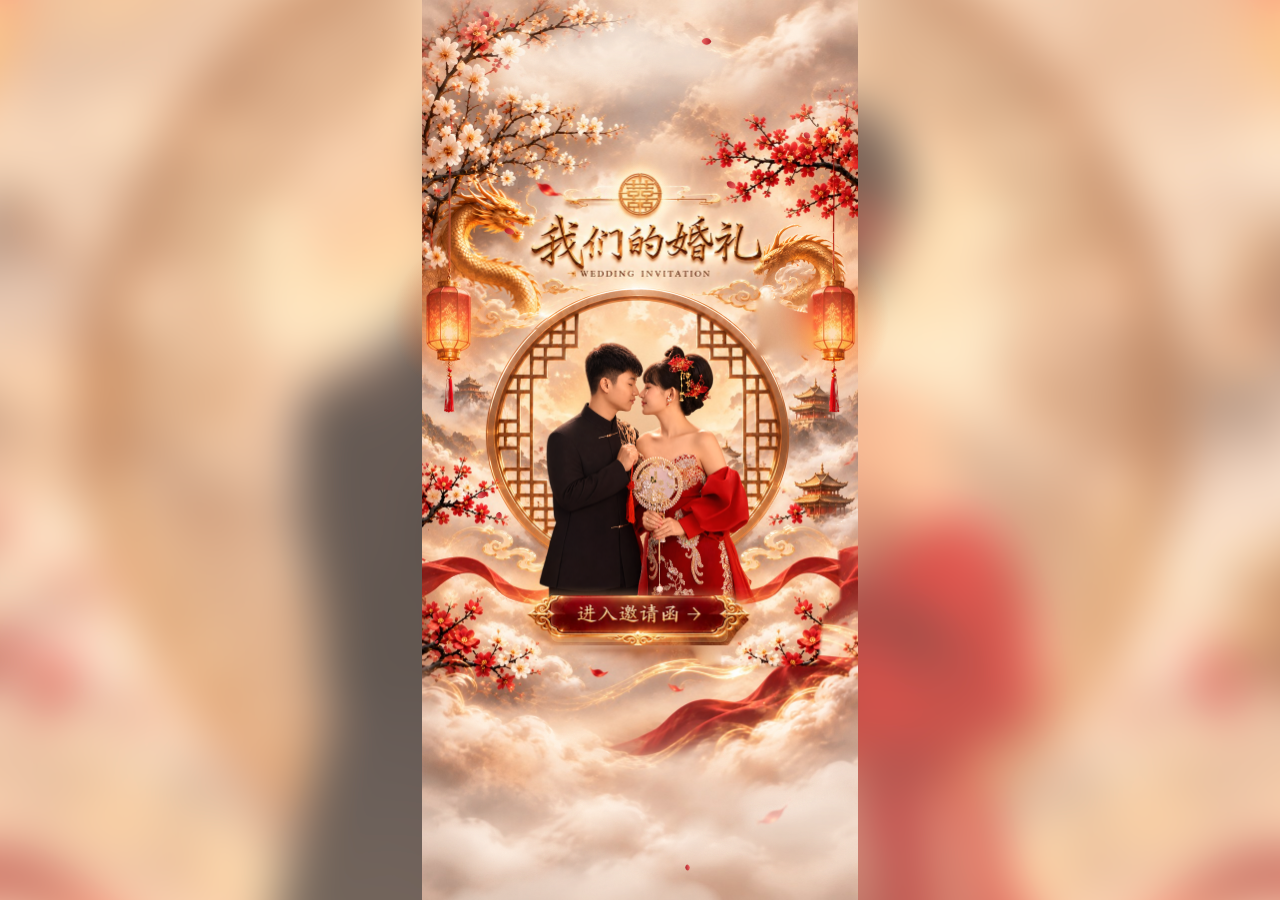
==== commit 07e91128: "CN: fortune title, sticks emerge from the cup mouth, Myanmar line inside the banner" ====
--- a/chinese/index.html
+++ b/chinese/index.html
@@ -13,7 +13,7 @@
   <link rel="preconnect" href="https://fonts.gstatic.com" crossorigin>
   <link href="https://fonts.googleapis.com/css2?family=Ma+Shan+Zheng&family=Noto+Serif+Myanmar:wght@500;700&family=Noto+Serif+SC:wght@500;700&family=Cinzel:wght@500;600;700&family=Pinyon+Script&display=swap" rel="stylesheet">
   <link rel="preload" as="image" href="img/cn-bg.jpg">
-  <link rel="stylesheet" href="style.css?v=44">
+  <link rel="stylesheet" href="style.css?v=56">
 </head>
 <body>
 
@@ -69,7 +69,7 @@
   <main class="page p2" id="p2" aria-label="邀请函" aria-hidden="true">
     <div class="backdrop2" aria-hidden="true"></div>
     <div class="stage s3" id="st2">
-      <img class="bg" src="img/p2-bg.jpg" alt="我们的婚礼 · 邀请函" draggable="false">
+      <img class="bg" src="img/p2-bg.jpg?v=2" alt="我们的婚礼 · 邀请函" draggable="false">
       <div class="a3" id="art2">
         <i class="g3 moon2" aria-hidden="true"></i>
         <i class="g3 pl" style="--x:183;--y:895" aria-hidden="true"></i><i class="g3 pl" style="--x:333;--y:880" aria-hidden="true"></i><i class="g3 pl" style="--x:470;--y:892" aria-hidden="true"></i>
@@ -121,10 +121,10 @@
         <div class="l3 knotB" id="knotB" data-k="knotB" aria-hidden="true"><img src="img/p2-knotB.png" alt=""></div>
         <button class="pull-zone" id="pullZone" type="button" aria-label="向下拉开画轴 · Pull the scroll down"></button>
         <p class="pull-hint" id="pullHint" aria-hidden="true"><i></i><i></i></p>
-        <button class="b3" style="--x:117" type="button" data-b="story" aria-label="我们的故事"></button>
-        <button class="b3" style="--x:322" type="button" data-b="place" aria-label="地点 · Place"></button>
-        <button class="b3" style="--x:530" type="button" data-b="gallery" aria-label="婚纱相册"></button>
-        <button class="b3" style="--x:736" type="button" data-b="fortune" aria-label="姻缘签"></button>
+        <button class="b3" style="--x:117" type="button" data-b="story" aria-label="我们的故事"><span class="b3-mm">အချစ်ဇာတ်လမ်း</span></button>
+        <button class="b3" style="--x:322" type="button" data-b="place" aria-label="地点 · Place"><span class="b3-mm">နေရာ</span></button>
+        <button class="b3" style="--x:530" type="button" data-b="gallery" aria-label="婚纱相册"><span class="b3-mm">ဓာတ်ပုံများ</span></button>
+        <button class="b3" style="--x:736" type="button" data-b="fortune" aria-label="姻缘签"><span class="b3-mm">ဗေဒင်</span></button>
       </div>
       <canvas class="layer" id="p2Dust" aria-hidden="true"></canvas>
     </div>
@@ -193,13 +193,49 @@
     <div class="viewer7" id="viewer7" aria-hidden="true"><img id="viewer7Img" alt=""><button type="button" id="viewer7X" aria-label="关闭 · Close">✕</button></div>
   </main>
 
+  <!-- ================= PAGE 6 : Fortune Reading ================= -->
+  <main class="page p6" id="p6" aria-label="中国传统求签 · Fortune Reading" aria-hidden="true">
+    <div class="backdrop6" aria-hidden="true"></div>
+    <div class="stage s8" id="st6">
+      <img class="bg" src="img/fo-bg2.jpg" alt="" draggable="false">
+      <p class="fo-mm">ဗေဒင်မေးကြည့်ရအောင်</p>
+      <i class="g8 lanA8" aria-hidden="true"></i><i class="g8 lanB8" aria-hidden="true"></i><i class="g8 moon8" aria-hidden="true"></i><i class="xi-glow8" aria-hidden="true"></i>
+      <div class="cupWrap" id="cupWrap">
+        <img class="fo-sticks" src="img/fo-sticks.png" alt="" aria-hidden="true">
+        <img class="fo-cup fo-cupB" src="img/fo-cupB.png" alt="" aria-hidden="true">
+        <div class="pick" id="pick"></div>
+        <img class="fo-cup fo-cupF" src="img/fo-cupF.png" alt="" aria-hidden="true">
+      </div>
+      <p class="fo-hint" id="foHint"><span>抽一支签</span><span class="mm">တုတ်တစ်ချောင်း ရွေးပါ</span></p>
+      <button class="fo-banner" id="foShake" type="button" aria-label="抽一支签 · 探知您的运势"></button>
+      <p class="fo-label"><span class="cn">抽一支签 · 探知您的运势</span><span class="mm">တုတ်တစ်ချောင်း ဆွဲပြီး သင့်ကံကြမ္မာကို သိလိုက်ပါ</span></p>
+      <canvas class="layer" id="p6Petals" aria-hidden="true"></canvas>
+      <button class="back6" id="back6" type="button" aria-label="返回 · Back"><svg viewBox="0 0 24 24"><path d="M14.5 6 8.5 12l6 6" fill="none" stroke="currentColor" stroke-width="2.4" stroke-linecap="round" stroke-linejoin="round"/></svg></button>
+      <p class="sig5"><i class="sig-line" aria-hidden="true"></i><span class="sig-pre">love story crafted by</span><span class="sig-name">Zin Min Myat</span><i class="sig-line r" aria-hidden="true"></i></p>
+    </div>
+    <!-- the answer: a scroll that unrolls by itself -->
+    <div class="fo-res" id="foRes" aria-hidden="true">
+      <div class="scroll8" id="scroll8">
+        <i class="rod8 top"></i>
+        <div class="paper8" id="paper8">
+          <div class="lang8"><button type="button" class="on" data-l="cn">中文</button><button type="button" data-l="mm">မြန်မာ</button></div>
+          <div class="res8" id="res8"></div>
+          <button class="again8" id="again8" type="button"></button>
+        </div>
+        <i class="rod8 bot"></i>
+      </div>
+      <button class="close8" id="close8" type="button" aria-label="关闭 · Close">✕</button>
+    </div>
+  </main>
+
   <!-- the dragons fly over everything during the page change -->
   <canvas class="dragon-front" id="dragonFront" aria-hidden="true"></canvas>
   <link rel="preload" as="video" href="img/dragon.mp4">
 
   <audio id="bgm" loop preload="auto"></audio>
 
-  <script src="config.js?v=44"></script>
-  <script src="app.js?v=44"></script>
+  <script src="config.js?v=56"></script>
+  <script src="fortune.js?v=1"></script>
+  <script src="app.js?v=56"></script>
 </body>
 </html>
--- a/chinese/style.css
+++ b/chinese/style.css
@@ -678,3 +678,148 @@
 .cf-count { top: calc(1322 / 1848 * 100%); }
 .cf-dots { top: calc(1360 / 1848 * 100%); }
 .thumbs7 { top: calc(1385 / 1848 * 100%); }
+.b3 { display: flex; align-items: flex-end; justify-content: center; }
+.b3-mm { position: absolute; left: 0; right: 0; top: 68%; text-align: center; font-family: "Noto Serif Myanmar", serif; font-weight: 700; font-size: 2.05cqw; line-height: 1.6; color: #6b2a10; white-space: nowrap; letter-spacing: 0; pointer-events: none; }
+.b3[data-b="story"] .b3-mm { font-size: 1.7cqw; }
+.b3-mm { top: 71%; font-size: 2.35cqw; line-height: 1.5; }
+.b3[data-b="story"] .b3-mm { font-size: 2.2cqw; }
+.b3-mm { top: 77%; }
+.b3-mm { top: 70%; }
+
+/* =========================================================
+   PAGE 6 — Fortune Reading (artwork 851 x 1848)
+   ========================================================= */
+.p6 { background: #3a0808; }
+.backdrop6 { position: absolute; inset: -60px; background: url("img/fo-bg.jpg") center / cover; filter: blur(14px) brightness(.9); transform: scale(1.1); }
+.p6 .stage.s8 { position: absolute; left: 50%; top: 50%; transform: translate(-50%, -50%); container-type: inline-size; }
+.s8 .bg { position: absolute; inset: 0; width: 100%; height: 100%; display: block; pointer-events: none; }
+.fo-mm { position: absolute; left: 0; right: 0; top: calc(326 / 1848 * 100%); margin: 0; text-align: center; font-family: "Noto Serif Myanmar", serif; font-weight: 700; font-size: 3.6cqw; line-height: 1.7;
+  color: transparent; background: linear-gradient(180deg, #fff1c4, #e9b24c 60%, #b47c1e); -webkit-background-clip: text; background-clip: text; filter: drop-shadow(0 .2cqw .3cqw rgba(60, 0, 0, .7)); }
+.g8 { position: absolute; pointer-events: none; border-radius: 50%; mix-blend-mode: screen; transform: translate(-50%, -50%); animation: flick2 1.3s steps(6) infinite; }
+.lanA8 { left: 3.8%; top: 22.6%; width: 24cqw; aspect-ratio: .7; background: radial-gradient(ellipse, rgba(255, 200, 110, .8), rgba(255, 110, 40, 0) 68%); }
+.lanB8 { left: 94%; top: 11%; width: 22cqw; aspect-ratio: .7; background: radial-gradient(ellipse, rgba(255, 200, 110, .8), rgba(255, 110, 40, 0) 68%); animation-delay: -.6s; }
+.moon8 { left: 22.4%; top: 25.4%; width: 30cqw; aspect-ratio: 1; background: radial-gradient(circle, rgba(255, 240, 205, .65), rgba(255, 220, 170, 0) 66%); animation: moon3 3s ease-in-out infinite; }
+.xi-glow8 { position: absolute; left: 50%; top: 8.4%; width: 18cqw; aspect-ratio: 1; transform: translate(-50%, -50%); border-radius: 50%; mix-blend-mode: screen; pointer-events: none; background: radial-gradient(circle, rgba(255, 220, 140, .7), rgba(255, 200, 110, 0) 66%); animation: xiPulse 2.4s ease-in-out infinite; }
+/* the cup and the sticks (design units) */
+.cupWrap { position: absolute; left: 0; top: 0; width: 100%; height: 100%; transform-origin: 50% calc(1290 / 1848 * 100%); pointer-events: none; }
+.fo-sticks { position: absolute; left: calc(190 / 851 * 100%); top: calc(440 / 1848 * 100%); width: calc(480 / 851 * 100%); height: calc(360 / 1848 * 100%); transform-origin: 50% 100%; transition: opacity .5s; }
+.fo-cup { position: absolute; left: calc(220 / 851 * 100%); top: calc(730 / 1848 * 100%); width: calc(412 / 851 * 100%); height: calc(582 / 1848 * 100%); }
+.p6.shaking .cupWrap { animation: cupShake 1.6s cubic-bezier(.36, .07, .19, .97) both; }
+.p6.shaking .fo-sticks { animation: stickRattle .16s linear 10; }
+@keyframes cupShake {
+  0%, 100% { transform: none; }
+  10% { transform: rotate(-6deg) translateX(-1.5%); } 20% { transform: rotate(6deg) translateX(1.5%); }
+  30% { transform: rotate(-7deg) translateX(-2%); } 40% { transform: rotate(7deg) translateX(2%); }
+  50% { transform: rotate(-6deg) translateX(-1.5%); } 60% { transform: rotate(6deg) translateX(1.5%); }
+  70% { transform: rotate(-4deg); } 80% { transform: rotate(3deg); } 90% { transform: rotate(-1.5deg); }
+}
+@keyframes stickRattle { 0%, 100% { transform: translateY(0) rotate(0); } 25% { transform: translateY(-1.5%) rotate(1.5deg); } 50% { transform: translateY(.5%) rotate(-1deg); } 75% { transform: translateY(-1%) rotate(1deg); } }
+.p6.ready .fo-sticks { opacity: 0; }
+/* the 12 sticks you can pick */
+.pick { position: absolute; left: calc(425 / 851 * 100%); top: calc(800 / 1848 * 100%); width: 0; height: 0; }
+.stk { position: absolute; left: 0; bottom: 0; width: 6.4cqw; height: 46cqw; margin-left: -3.2cqw; transform-origin: 50% 100%; pointer-events: auto; cursor: pointer;
+  transform: rotate(var(--a)) translateY(18cqw); opacity: 0; transition: transform .7s cubic-bezier(.2, .9, .2, 1.2), opacity .4s, filter .3s; transition-delay: var(--dl); }
+.stk svg { width: 100%; height: 100%; display: block; overflow: visible; filter: drop-shadow(0 .4cqw .6cqw rgba(60, 10, 0, .55)); }
+.p6.ready .stk { opacity: 1; transform: rotate(var(--a)) translateY(var(--up)); }
+.stk:hover svg, .stk:active svg { filter: drop-shadow(0 0 1.6cqw rgba(255, 210, 120, 1)); }
+.p6.ready .stk { animation: stkBreath 2.4s ease-in-out infinite; animation-delay: calc(var(--dl) + .8s); }
+@keyframes stkBreath { 0%, 100% { translate: 0 0; } 50% { translate: 0 -1.2cqw; } }
+.stk.chosen { transition: transform .9s cubic-bezier(.2, .8, .2, 1), filter .3s; transform: rotate(0deg) translateY(-34cqw) scale(1.25) !important; z-index: 5; animation: none; }
+.stk.chosen svg { filter: drop-shadow(0 0 3cqw rgba(255, 220, 130, 1)); }
+.p6.picked .stk:not(.chosen) { opacity: .15; }
+.fo-hint { position: absolute; left: 0; right: 0; top: calc(300 / 1848 * 100% + 0px); margin: 0; display: none; }
+.fo-banner { position: absolute; left: calc(64 / 851 * 100%); width: calc(724 / 851 * 100%); top: calc(1348 / 1848 * 100%); height: calc(180 / 1848 * 100%); z-index: 4; border-radius: 3cqw; }
+.fo-banner::after { content: ""; position: absolute; inset: 14% 4%; border-radius: 2cqw; box-shadow: 0 0 3cqw rgba(255, 210, 120, .9); opacity: 0; animation: btnGlow 2.2s ease-in-out infinite; }
+.p6.ready .fo-banner::after, .p6.picked .fo-banner::after { animation: none; }
+.fo-mm2 { position: absolute; left: 0; right: 0; top: calc(1545 / 1848 * 100%); margin: 0; text-align: center; font-family: "Noto Serif Myanmar", serif; font-weight: 600; font-size: 2.9cqw; line-height: 1.8; color: #ffe7b8; text-shadow: 0 .2cqw .5cqw rgba(40, 0, 0, .9); }
+.p6 .layer { position: absolute; inset: 0; width: 100%; height: 100%; pointer-events: none; z-index: 5; }
+.p6.in .s8 { animation: s2In 1s cubic-bezier(.2, .8, .2, 1) both; }
+/* result scroll */
+.fo-res { position: absolute; inset: 0; z-index: 30; display: flex; align-items: flex-start; justify-content: center; padding: calc(56px + var(--safe-t)) 3vw 18px; visibility: hidden;
+  background: radial-gradient(ellipse at 50% 40%, rgba(60, 6, 6, .55), rgba(20, 0, 0, .85)); opacity: 0; transition: opacity .5s, visibility 0s .5s; }
+.fo-res.open { visibility: visible; opacity: 1; transition: opacity .5s; }
+.scroll8 { position: relative; width: min(94vw, 480px); }
+.rod8 { position: relative; display: block; height: 30px; margin: 0 -18px; border-radius: 15px; z-index: 2;
+  background: linear-gradient(180deg, #ff7a5c 0%, #c3262a 30%, #7d0c10 75%, #4a0608 100%);
+  box-shadow: inset 0 0 0 2px rgba(243, 205, 110, .6), 0 6px 14px rgba(40, 0, 0, .5); }
+.rod8::before, .rod8::after { content: ""; position: absolute; top: -4px; width: 26px; height: 38px; border-radius: 8px; background: linear-gradient(180deg, #fff1c4, #e9b24c 45%, #8a5a14); box-shadow: 0 2px 6px rgba(0, 0, 0, .45); }
+.rod8::before { left: -14px; } .rod8::after { right: -14px; }
+.paper8 { position: relative; margin: -6px 6px; overflow: hidden; height: 0; z-index: 1;
+  background: radial-gradient(ellipse at 50% 20%, #fffaf0, #f7ead2 60%, #ecd9b6); box-shadow: inset 0 0 0 2px #d9a648, inset 0 0 0 7px #fff7e6, inset 0 0 0 8.5px rgba(200, 140, 50, .7), 0 8px 24px rgba(40, 0, 0, .5); }
+.fo-res.open .paper8 { transition: height 1.6s cubic-bezier(.45, 0, .2, 1) .25s; }
+.lang8 { display: flex; justify-content: center; gap: 6px; margin: 16px auto 4px; }
+.lang8 button { font: 700 14px/1.6 var(--serif); padding: 3px 14px; border-radius: 99px; color: #8a3a14; box-shadow: inset 0 0 0 1.5px rgba(190, 120, 50, .6); }
+.lang8 button[data-l="mm"] { font-family: "Noto Serif Myanmar", serif; font-size: 13px; padding-top: 6px; }
+.lang8 button.on { background: linear-gradient(180deg, #c3262a, #8f1015); color: #ffe7b0; box-shadow: none; }
+.res8 { padding: 6px 22px 8px; text-align: center; color: #4a1a0c; }
+.res8 .no { display: inline-block; margin: 6px auto 8px; padding: 4px 26px; border-radius: 10px; font: 900 22px/1.4 var(--serif); letter-spacing: .2em; color: #ffe7b0;
+  background: linear-gradient(180deg, #c3262a, #7d0c10); box-shadow: 0 0 0 2px #e9b24c, 0 4px 10px rgba(120, 20, 0, .35); }
+.res8 .ttl { margin: 4px 0 8px; font: 900 26px/1.3 var(--serif); color: #8f1015; }
+.res8 .ttl small { display: block; font-size: 15px; font-weight: 700; color: #b0602a; letter-spacing: .08em; }
+.res8 .quote { margin: 8px 0 4px; padding: 10px 12px; border-radius: 12px; font: 700 20px/1.6 var(--serif); color: #8f1015; background: linear-gradient(90deg, transparent, rgba(255, 228, 180, .85), transparent); }
+.res8 .orn8 { display: block; width: 50%; height: 12px; margin: 8px auto; background: radial-gradient(circle, #c3262a 0 3px, transparent 3.5px) center / 12px 12px no-repeat, linear-gradient(90deg, transparent, #c98a3a 25%, #c98a3a 75%, transparent) center / 100% 1.5px no-repeat; }
+.res8 .body { margin: 6px 0 12px; font: 500 15px/1.85 var(--serif); white-space: pre-line; }
+.res8 table { width: 100%; border-collapse: collapse; margin: 6px 0 12px; border-radius: 12px; overflow: hidden; background: rgba(255, 246, 228, .7); box-shadow: inset 0 0 0 1.5px rgba(200, 140, 50, .55); }
+.res8 td { padding: 8px 8px; font-size: 14px; line-height: 1.6; text-align: left; border-bottom: 1px solid rgba(200, 140, 50, .3); vertical-align: middle; }
+.res8 tr:last-child td { border-bottom: 0; }
+.res8 td.ic { width: 34px; text-align: center; font-size: 18px; }
+.res8 td.lb { width: 26%; font-weight: 800; color: #8f1015; white-space: nowrap; }
+.res8 .lucky { margin: 0 0 12px; font-size: 14px; color: #7a3a14; }
+.res8 .lucky b { color: #8f1015; }
+.res8 .guide { position: relative; margin: 14px 0 6px; padding: 26px 14px 14px; border-radius: 16px; background: rgba(255, 236, 200, .8); box-shadow: inset 0 0 0 1.5px rgba(200, 140, 50, .6); font: 700 16px/1.75 var(--serif); color: #8f1015; }
+.res8 .guide span { position: absolute; left: 50%; top: -14px; transform: translateX(-50%); padding: 2px 18px; border-radius: 8px; white-space: nowrap; font-size: 15px; color: #ffe7b0; background: linear-gradient(180deg, #c3262a, #7d0c10); box-shadow: 0 0 0 1.5px #e9b24c; }
+.res8.mm, .res8.mm .quote, .res8.mm .body, .res8.mm td, .res8.mm .guide, .res8.mm .ttl { font-family: "Noto Serif Myanmar", serif; }
+.res8.mm .quote { font-size: 16px; line-height: 1.9; }
+.res8.mm .body { font-size: 14px; line-height: 2; white-space: normal; }
+.res8.mm td { font-size: 13px; line-height: 1.9; }
+.res8.mm .guide { font-size: 14px; line-height: 1.95; }
+.res8.mm .ttl { font-size: 22px; line-height: 1.7; }
+.res8 > * { opacity: 0; transform: translateY(8px); }
+.res8.show > * { animation: lineIn .6s var(--ease) both; animation-delay: calc(var(--i) * .1s + .2s); }
+.again8 { display: block; margin: 8px auto 20px; padding: 8px 22px; border-radius: 99px; font: 700 14px/1.6 var(--serif); color: #6a0d0d; background: linear-gradient(180deg, #f8dc8c, #d39a3a); box-shadow: 0 4px 12px rgba(160, 80, 0, .35); }
+.again8.mm { font-family: "Noto Serif Myanmar", serif; font-size: 13px; padding-top: 10px; }
+.close8 { position: absolute; top: calc(12px + var(--safe-t)); right: 12px; width: 40px; height: 40px; border-radius: 50%; color: #ffe7b0; background: #5a0a0a; box-shadow: 0 0 0 2px #e9b24c; font-size: 16px; z-index: 3; }
+/* ===== fortune sticks v2: they stand inside the cup, random heights ===== */
+.pick { top: calc(1010 / 1848 * 100%); }
+.stk { width: 5.6cqw; margin-left: -2.8cqw; height: 64cqw; z-index: var(--z);
+  transform: translateX(var(--x)) rotate(var(--a)) translateY(14cqw); opacity: 0;
+  transition: transform .75s cubic-bezier(.2, .9, .25, 1.25), opacity .25s, filter .3s; transition-delay: var(--dl); }
+.p6.ready .fo-sticks { opacity: 0; transition: opacity .15s; }
+.p6.ready .stk { opacity: 1; transform: translateX(var(--x)) rotate(var(--a)) translateY(var(--up)); animation: none; }
+.p6.ready .stk:hover, .p6.ready .stk:focus-visible { transform: translateX(var(--x)) rotate(var(--a)) translateY(calc(var(--up) - 2.5cqw)); transition-delay: 0s; }
+.stk.chosen { transform: translateX(0) rotate(0deg) translateY(-44cqw) scale(1.12) !important; z-index: 30 !important; transition-delay: 0s !important; }
+.p6.picked .stk:not(.chosen) { opacity: 1; filter: brightness(.6); }
+.p6:not(.ready) .stk { pointer-events: none; }
+.stk { width: 7.6cqw; margin-left: -3.8cqw; height: 62cqw; }
+.stk svg { filter: drop-shadow(0 .5cqw .7cqw rgba(60, 10, 0, .55)); }
+/* ===== fortune sticks v3: the painted stick itself ===== */
+.pick { top: calc(992 / 1848 * 100%); }
+.stk { width: calc(98 / 851 * 100cqw); margin-left: calc(-49 / 851 * 100cqw); height: calc(546 / 851 * 100cqw); }
+.stk img { display: block; width: 100%; height: 100%; pointer-events: none; filter: brightness(var(--tone)) drop-shadow(-.3cqw .2cqw .5cqw rgba(60, 10, 0, .45)); transform: scaleX(var(--flip)); }
+.stk.chosen img { filter: brightness(1.12) drop-shadow(0 0 2.6cqw rgba(255, 220, 130, 1)); }
+.p6.picked .stk:not(.chosen) { filter: brightness(.55); }
+/* the painted bundle disappears at once, so the two never overlap */
+.p6.ready .fo-sticks { transition: none; }
+.pick { z-index: 1; }
+.fo-cup { z-index: 2; }
+.fo-sticks { z-index: 0; }
+.b3-mm { color: #5a1e0a; font-weight: 700; text-shadow: 0 0 .4cqw rgba(255, 246, 230, .9); }
+/* ===== fortune sticks v4: rows of different lengths, bottoms lined up ===== */
+.stk { height: var(--len); transform: rotate(var(--a)) translateY(16cqw); }
+.stk img { height: auto; min-height: 100%; object-fit: cover; object-position: top; position: absolute; left: 0; top: 0; }
+.stk { overflow: hidden; }
+.p6.ready .stk { transform: rotate(var(--a)) translateY(0); }
+.p6.ready .stk:hover, .p6.ready .stk:focus-visible { transform: rotate(var(--a)) translateY(-2.5cqw); }
+.stk.chosen { transform: rotate(0deg) translateY(-40cqw) scale(1.12) !important; overflow: visible; }
+/* ===== fortune page fixes ===== */
+.fo-mm { padding: .5em 0 .25em; margin-top: -.5em; top: calc(318 / 1848 * 100%); line-height: 1.5; }
+.backdrop6 { background-image: url("img/fo-bg2.jpg") !important; }
+.fo-cupB { left: calc(220 / 851 * 100%); top: calc(730 / 1848 * 100%); width: calc(412 / 851 * 100%); height: calc(70 / 1848 * 100%); z-index: 1; }
+.fo-cupF { z-index: 3; }
+.pick { z-index: 2; }
+/* the painted bundle in the mouth is hidden only while the picked sticks are shown */
+.p6:not(.ready) .fo-cupB { opacity: 0; }
+.fo-label { position: absolute; left: calc(120 / 851 * 100%); right: calc(120 / 851 * 100%); top: calc(1395 / 1848 * 100%); height: calc(80 / 1848 * 100%); margin: 0; z-index: 4;
+  display: flex; flex-direction: column; align-items: center; justify-content: center; text-align: center; pointer-events: none; }
+.fo-label .cn { font-family: var(--serif); font-weight: 900; font-size: 5.2cqw; letter-spacing: .12em; line-height: 1.25; color: #5e1208; text-shadow: 0 .15cqw 0 rgba(255, 240, 210, .7); }
+.fo-label .mm { font-family: "Noto Serif Myanmar", serif; font-weight: 700; font-size: 2.6cqw; line-height: 1.9; color: #7a2a10; }
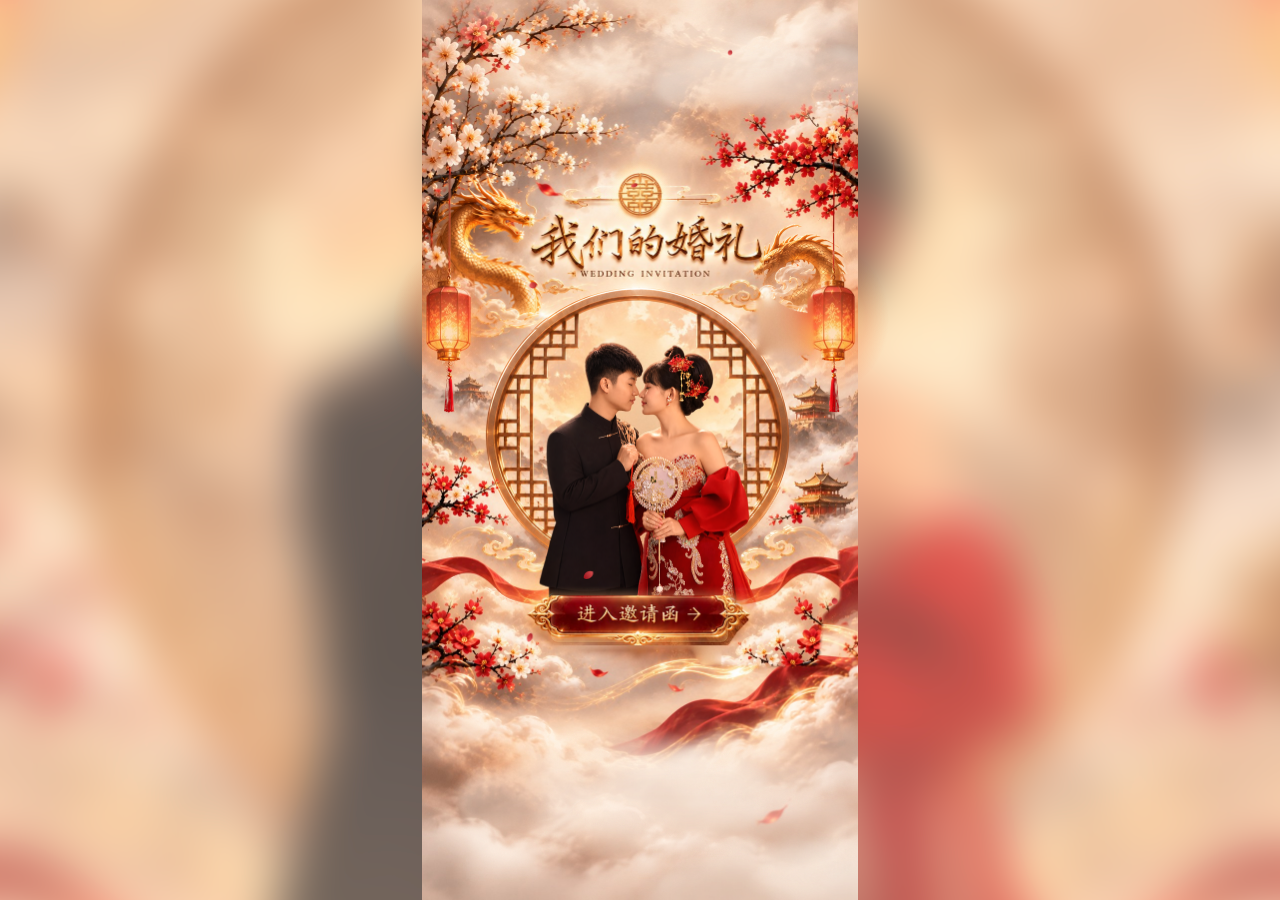
==== commit eac5831d: "CN: thank-you button on page 2 and Thank You page" ====
--- a/chinese/index.html
+++ b/chinese/index.html
@@ -13,7 +13,7 @@
   <link rel="preconnect" href="https://fonts.gstatic.com" crossorigin>
   <link href="https://fonts.googleapis.com/css2?family=Ma+Shan+Zheng&family=Noto+Serif+Myanmar:wght@500;700&family=Noto+Serif+SC:wght@500;700&family=Cinzel:wght@500;600;700&family=Pinyon+Script&display=swap" rel="stylesheet">
   <link rel="preload" as="image" href="img/cn-bg.jpg">
-  <link rel="stylesheet" href="style.css?v=56">
+  <link rel="stylesheet" href="style.css?v=58">
 </head>
 <body>
 
@@ -121,6 +121,7 @@
         <div class="l3 knotB" id="knotB" data-k="knotB" aria-hidden="true"><img src="img/p2-knotB.png" alt=""></div>
         <button class="pull-zone" id="pullZone" type="button" aria-label="向下拉开画轴 · Pull the scroll down"></button>
         <p class="pull-hint" id="pullHint" aria-hidden="true"><i></i><i></i></p>
+        <button class="ty-btn" id="tyBtn" type="button"><i class="ty-sh" aria-hidden="true"></i><span class="cn">感谢函</span><span class="mm">ကျေးဇူးတင်လွှာ</span></button>
         <button class="b3" style="--x:117" type="button" data-b="story" aria-label="我们的故事"><span class="b3-mm">အချစ်ဇာတ်လမ်း</span></button>
         <button class="b3" style="--x:322" type="button" data-b="place" aria-label="地点 · Place"><span class="b3-mm">နေရာ</span></button>
         <button class="b3" style="--x:530" type="button" data-b="gallery" aria-label="婚纱相册"><span class="b3-mm">ဓာတ်ပုံများ</span></button>
@@ -228,14 +229,33 @@
     </div>
   </main>
 
+  <!-- ================= PAGE 7 : Thank You ================= -->
+  <main class="page p7" id="p7" aria-label="衷心感谢 · Thank You" aria-hidden="true">
+    <div class="backdrop7" aria-hidden="true"></div>
+    <div class="stage s9" id="st7">
+      <img class="bg" src="img/ty-bg.jpg" alt="Thank You · 衷心感谢" draggable="false">
+      <i class="g9 l9a" aria-hidden="true"></i><i class="g9 l9b" aria-hidden="true"></i><i class="g9 m9" aria-hidden="true"></i><i class="xi9" aria-hidden="true"></i>
+      <i class="ty-shine" aria-hidden="true"></i>
+      <div class="ty-text">
+        <p class="cn">感谢您的光临与祝福，<br>让我们的特别之日更加圆满。</p>
+        <p class="mm">ကျွန်ုပ်တို့၏ မင်္ဂလာနေ့ကို ကြွရောက်ချီးမြှင့်၍<br>ဆုမွန်ကောင်းများ ပေးခဲ့ကြသည့်အတွက်<br>လှိုက်လှဲစွာ ကျေးဇူးတင်ပါသည်။</p>
+        <p class="nm">Wai Hlyan Soe <em>&amp;</em> Jue Mi Mi Aw</p>
+      </div>
+      <canvas class="layer" id="p7Petals" aria-hidden="true"></canvas>
+    </div>
+  
+      <button class="back6 bk7" id="back7" type="button" aria-label="返回 · Back"><svg viewBox="0 0 24 24"><path d="M14.5 6 8.5 12l6 6" fill="none" stroke="currentColor" stroke-width="2.4" stroke-linecap="round" stroke-linejoin="round"/></svg></button>
+      <p class="sig5 sig7"><i class="sig-line" aria-hidden="true"></i><span class="sig-pre">love story crafted by</span><span class="sig-name">Zin Min Myat</span><i class="sig-line r" aria-hidden="true"></i></p>
+  </main>
+
   <!-- the dragons fly over everything during the page change -->
   <canvas class="dragon-front" id="dragonFront" aria-hidden="true"></canvas>
   <link rel="preload" as="video" href="img/dragon.mp4">
 
   <audio id="bgm" loop preload="auto"></audio>
 
-  <script src="config.js?v=56"></script>
+  <script src="config.js?v=58"></script>
   <script src="fortune.js?v=1"></script>
-  <script src="app.js?v=56"></script>
+  <script src="app.js?v=58"></script>
 </body>
 </html>
--- a/chinese/style.css
+++ b/chinese/style.css
@@ -823,3 +823,49 @@
   display: flex; flex-direction: column; align-items: center; justify-content: center; text-align: center; pointer-events: none; }
 .fo-label .cn { font-family: var(--serif); font-weight: 900; font-size: 5.2cqw; letter-spacing: .12em; line-height: 1.25; color: #5e1208; text-shadow: 0 .15cqw 0 rgba(255, 240, 210, .7); }
 .fo-label .mm { font-family: "Noto Serif Myanmar", serif; font-weight: 700; font-size: 2.6cqw; line-height: 1.9; color: #7a2a10; }
+
+/* ===== Page 2: thank-you button ===== */
+.ty-btn { position: absolute; left: 50%; top: calc(1640 / 1848 * 100%); transform: translate(-50%, -50%); z-index: 5; display: flex; flex-direction: column; align-items: center; justify-content: center;
+  width: 44%; padding: 1.6cqw 0 1.2cqw; border-radius: 99px; overflow: hidden;
+  background: linear-gradient(180deg, #d42a2e 0%, #9a1016 60%, #6e080c 100%);
+  box-shadow: inset 0 0 0 .45cqw #f3cd6e, inset 0 0 0 .9cqw #7d0c10, inset 0 0 0 1.15cqw rgba(243, 205, 110, .6), 0 1cqw 2.6cqw rgba(60, 0, 0, .55), 0 0 3.6cqw rgba(255, 190, 90, .55);
+  animation: tyPulse 2.6s ease-in-out infinite; }
+.ty-btn .cn { font-family: var(--serif); font-weight: 900; font-size: 4.4cqw; letter-spacing: .35em; padding-left: .35em; line-height: 1.25; color: transparent; background: linear-gradient(180deg, #fff6cf, #f3cd6e 55%, #d19a3a); -webkit-background-clip: text; background-clip: text; }
+.ty-btn .mm { font-family: "Noto Serif Myanmar", serif; font-weight: 700; font-size: 2.6cqw; line-height: 1.9; color: #ffe3a0; }
+.ty-sh { position: absolute; top: 0; bottom: 0; left: -40%; width: 26%; background: linear-gradient(100deg, transparent, rgba(255, 240, 200, .6), transparent); transform: skewX(-20deg); animation: btnShine 3.2s ease-in-out 1s infinite; }
+@keyframes tyPulse { 0%, 100% { transform: translate(-50%, -50%) scale(1); } 50% { transform: translate(-50%, -50%) scale(1.04); } }
+.ty-btn:active { transform: translate(-50%, -50%) scale(.95); }
+
+/* =========================================================
+   PAGE 7 — Thank You (artwork 1086 x 1448)
+   ========================================================= */
+.p7 { background: #3a0808; }
+.backdrop7 { position: absolute; inset: -60px; background: url("img/ty-bg.jpg") center / cover; filter: blur(14px) brightness(.9); transform: scale(1.1); }
+.p7 .stage.s9 { position: absolute; left: 50%; top: 50%; transform: translate(-50%, -50%); container-type: inline-size; }
+.s9 .bg { position: absolute; inset: 0; width: 100%; height: 100%; display: block; pointer-events: none; }
+.g9 { position: absolute; pointer-events: none; border-radius: 50%; mix-blend-mode: screen; transform: translate(-50%, -50%); animation: flick2 1.3s steps(6) infinite; }
+.l9a { left: 5.5%; top: 22%; width: 20cqw; aspect-ratio: .8; background: radial-gradient(ellipse, rgba(255, 200, 110, .8), rgba(255, 110, 40, 0) 68%); }
+.l9b { left: 91%; top: 11%; width: 20cqw; aspect-ratio: .8; background: radial-gradient(ellipse, rgba(255, 200, 110, .8), rgba(255, 110, 40, 0) 68%); animation-delay: -.6s; }
+.m9 { left: 67.5%; top: 14.6%; width: 22cqw; aspect-ratio: 1; background: radial-gradient(circle, rgba(255, 240, 205, .7), rgba(255, 220, 170, 0) 66%); animation: moon3 3s ease-in-out infinite; }
+.xi9 { position: absolute; left: 49.4%; top: 26.6%; width: 16cqw; aspect-ratio: 1; transform: translate(-50%, -50%); border-radius: 50%; mix-blend-mode: screen; pointer-events: none; background: radial-gradient(circle, rgba(255, 220, 140, .7), rgba(255, 200, 110, 0) 66%); animation: xiPulse 2.4s ease-in-out infinite; }
+.ty-shine { position: absolute; left: 22%; top: 34%; width: 56%; height: 15%; pointer-events: none; overflow: hidden; mix-blend-mode: screen; }
+.ty-shine::before { content: ""; position: absolute; inset: 0; background: linear-gradient(110deg, transparent 40%, rgba(255, 240, 200, .55) 50%, transparent 60%); transform: translateX(-120%); animation: shine 4.5s ease-in-out 1.6s infinite; }
+.ty-text { position: absolute; left: calc(300 / 1086 * 100%); width: calc(486 / 1086 * 100%); top: calc(808 / 1448 * 100%); height: calc(222 / 1448 * 100%); display: flex; flex-direction: column; align-items: center; justify-content: center; text-align: center; gap: .8cqw; }
+.ty-text p { margin: 0; color: #ffe9c4; text-shadow: 0 .2cqw .5cqw rgba(40, 0, 0, .8); }
+.ty-text .cn { font-family: var(--serif); font-weight: 700; font-size: 2.35cqw; line-height: 1.7; letter-spacing: .06em; }
+.ty-text .mm { font-family: "Noto Serif Myanmar", serif; font-weight: 500; font-size: 1.75cqw; line-height: 2; }
+.ty-text .nm { font-family: var(--script); font-size: 3.2cqw; line-height: 1.3; color: transparent; background: linear-gradient(180deg, #fff6cf, #f3cd6e 55%, #d19a3a); -webkit-background-clip: text; background-clip: text; padding: 0 .3em; }
+.ty-text .nm em { font-style: normal; }
+.p7 .layer { position: absolute; inset: 0; width: 100%; height: 100%; pointer-events: none; z-index: 5; }
+.p7.in .s9 { animation: tyIn 1.4s cubic-bezier(.2, .8, .2, 1) both; }
+@keyframes tyIn { from { opacity: 0; transform: translate(-50%, -50%) scale(1.12); filter: blur(10px) brightness(1.6); } }
+.p7.in .ty-text p { animation: lineIn .9s var(--ease) both; }
+.p7.in .ty-text .cn { animation-delay: 1s; } .p7.in .ty-text .mm { animation-delay: 1.3s; } .p7.in .ty-text .nm { animation-delay: 1.7s; }
+/* thank-you: back button + signature pinned to the screen (the stage's sides are cropped on phones) */
+.p7 .bk7 { position: absolute; left: 14px; top: calc(14px + var(--safe-t)); width: 44px; z-index: 8; }
+.p7 .sig7 { position: absolute; z-index: 8; bottom: calc(10px + var(--safe-b)); }
+.p7 .sig7 .sig-pre { font-size: 12px; } .p7 .sig7 .sig-name { font-size: 20px; }
+.ty-text { top: calc(790 / 1448 * 100%); height: calc(225 / 1448 * 100%); gap: .5cqw; }
+.ty-text .cn { font-size: 2.2cqw; line-height: 1.6; }
+.ty-text .mm { font-size: 1.65cqw; line-height: 1.95; }
+.ty-text .nm { font-size: 2.9cqw; }
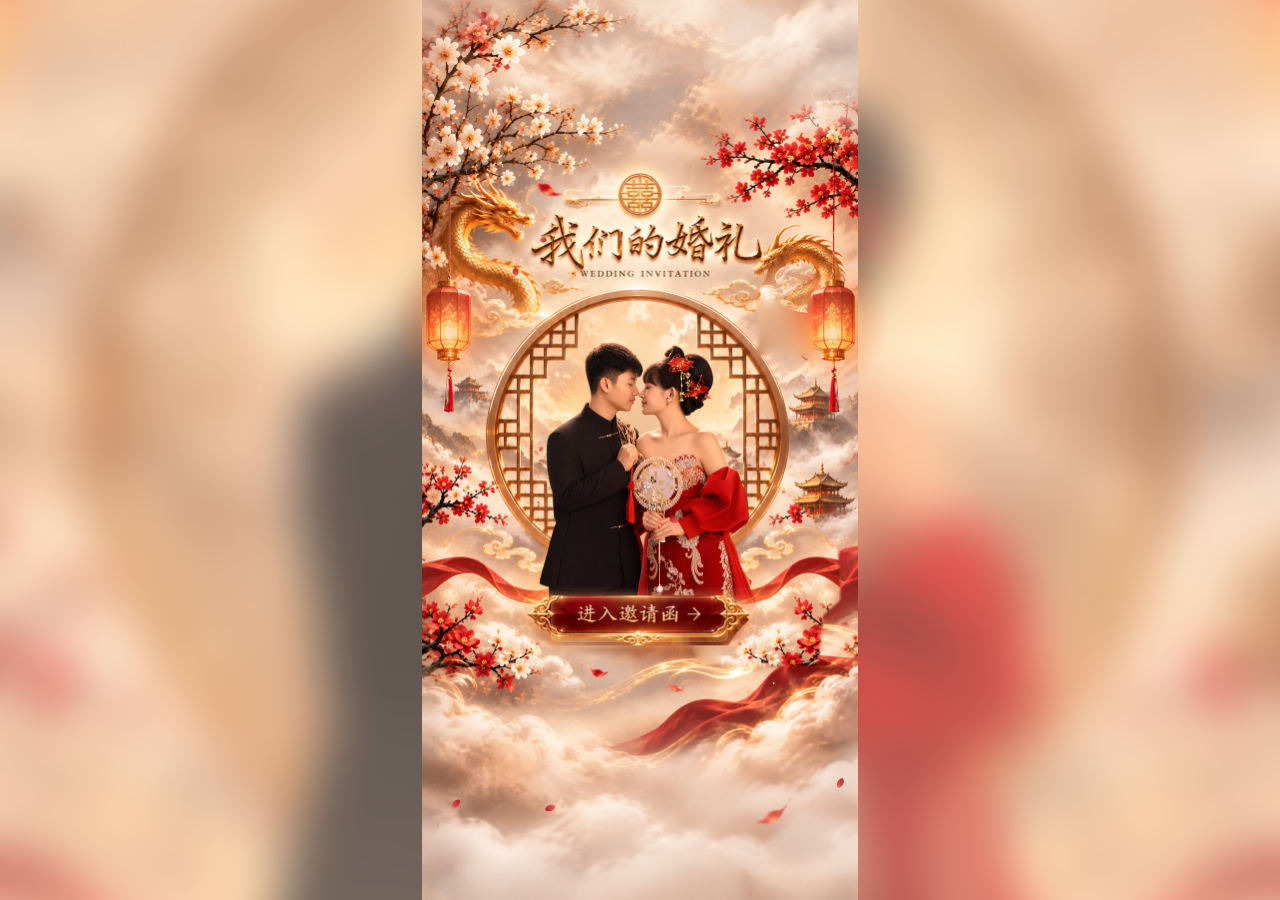
==== commit fb44d2da: "CN: every page fills the phone screen, gallery uses the English photos" ====
--- a/chinese/index.html
+++ b/chinese/index.html
@@ -13,7 +13,7 @@
   <link rel="preconnect" href="https://fonts.gstatic.com" crossorigin>
   <link href="https://fonts.googleapis.com/css2?family=Ma+Shan+Zheng&family=Noto+Serif+Myanmar:wght@500;700&family=Noto+Serif+SC:wght@500;700&family=Cinzel:wght@500;600;700&family=Pinyon+Script&display=swap" rel="stylesheet">
   <link rel="preload" as="image" href="img/cn-bg.jpg">
-  <link rel="stylesheet" href="style.css?v=58">
+  <link rel="stylesheet" href="style.css?v=61">
 </head>
 <body>
 
@@ -254,8 +254,8 @@
 
   <audio id="bgm" loop preload="auto"></audio>
 
-  <script src="config.js?v=58"></script>
+  <script src="config.js?v=61"></script>
   <script src="fortune.js?v=1"></script>
-  <script src="app.js?v=58"></script>
+  <script src="app.js?v=61"></script>
 </body>
 </html>
--- a/chinese/style.css
+++ b/chinese/style.css
@@ -869,3 +869,19 @@
 .ty-text .cn { font-size: 2.2cqw; line-height: 1.6; }
 .ty-text .mm { font-size: 1.65cqw; line-height: 1.95; }
 .ty-text .nm { font-size: 2.9cqw; }
+
+/* ===== every page: back button + signature pinned to the screen ===== */
+.page > .pin-back { position: absolute; left: 14px; top: calc(14px + var(--safe-t)); width: 44px; height: 44px; z-index: 40; }
+.page > .pin-sig { position: absolute; left: 50%; bottom: calc(8px + var(--safe-b)); transform: translateX(-50%); z-index: 40; }
+.page > .pin-sig .sig-pre { font-size: 12px; } .page > .pin-sig .sig-name { font-size: 20px; }
+.p2 .stage.s3, .p3 .stage.s5, .p4 .stage.s6, .p5 .stage.s7, .p6 .stage.s8, .p7 .stage.s9 { max-width: none; aspect-ratio: auto; }
+/* page 2: thank-you button just under the four buttons (the bottom may be cropped on wide phones) */
+.ty-btn { top: calc(1520 / 1848 * 100%); }
+/* gallery: English-version look */
+.cf-card { border-radius: 14px; border: 1.5px solid rgba(240, 220, 175, .8); box-shadow: 0 20px 50px rgba(30, 0, 0, .55); -webkit-box-reflect: below 6px linear-gradient(transparent 70%, rgba(255, 255, 255, .18)); }
+.cf-card.center { border: 2px solid #ecd39b; border-radius: 18px; box-shadow: 0 0 0 1px rgba(255, 236, 190, .4), 0 0 28px rgba(255, 214, 140, .6), 0 30px 70px rgba(30, 0, 0, .6); }
+.cf-count { top: calc(1355 / 1848 * 100%); }
+.cf-dots { top: calc(1395 / 1848 * 100%); }
+.ty-btn { top: calc(1218 / 1848 * 100%); width: 40%; padding: 1.1cqw 0 .8cqw; }
+.ty-btn .cn { font-size: 3.9cqw; }
+.ty-btn .mm { font-size: 2.4cqw; }
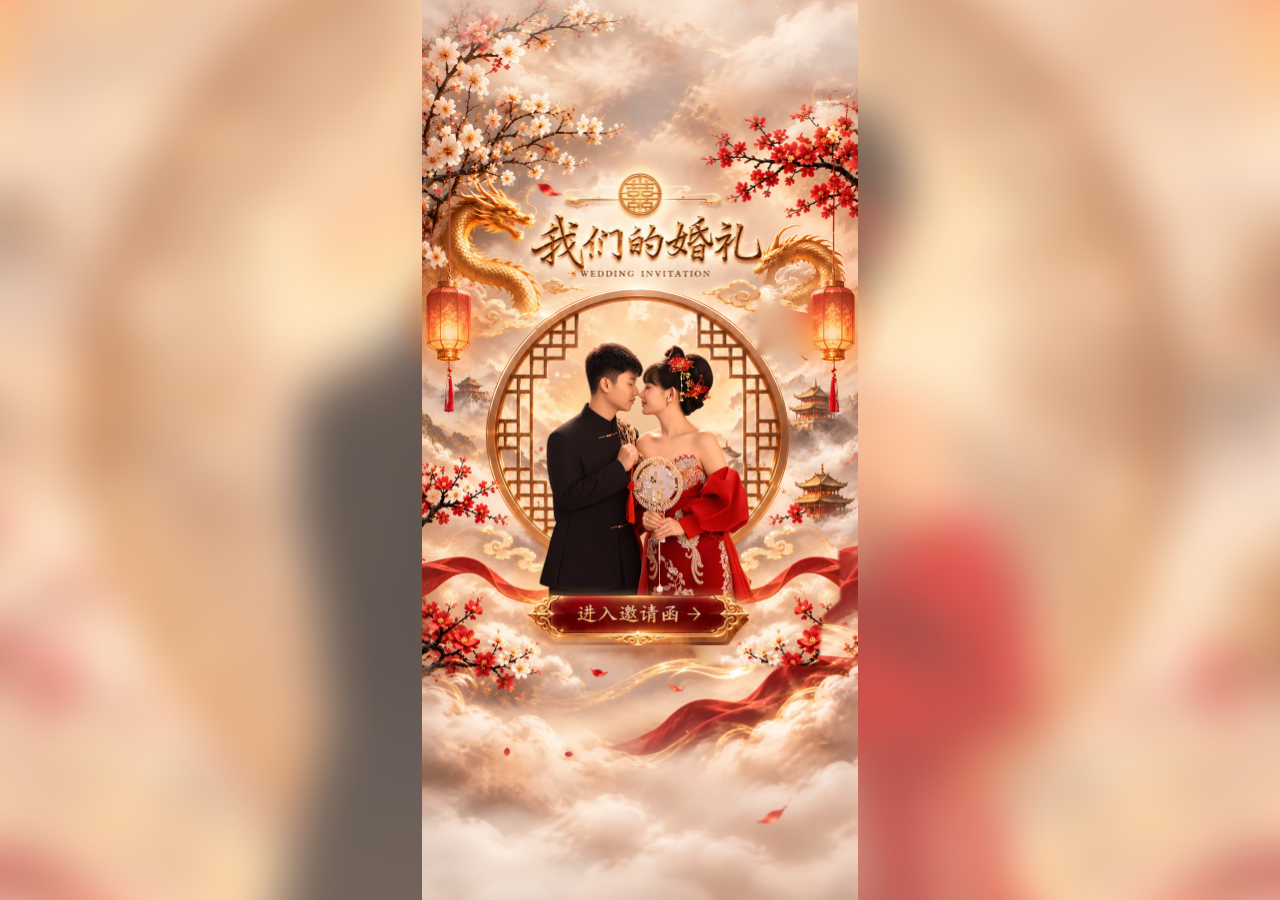
==== commit 3a745ea1: "CN: three-layer full-screen fit on every page" ====
--- a/chinese/index.html
+++ b/chinese/index.html
@@ -13,7 +13,7 @@
   <link rel="preconnect" href="https://fonts.gstatic.com" crossorigin>
   <link href="https://fonts.googleapis.com/css2?family=Ma+Shan+Zheng&family=Noto+Serif+Myanmar:wght@500;700&family=Noto+Serif+SC:wght@500;700&family=Cinzel:wght@500;600;700&family=Pinyon+Script&display=swap" rel="stylesheet">
   <link rel="preload" as="image" href="img/cn-bg.jpg">
-  <link rel="stylesheet" href="style.css?v=61">
+  <link rel="stylesheet" href="style.css?v=64">
 </head>
 <body>
 
@@ -254,8 +254,8 @@
 
   <audio id="bgm" loop preload="auto"></audio>
 
-  <script src="config.js?v=61"></script>
+  <script src="config.js?v=64"></script>
   <script src="fortune.js?v=1"></script>
-  <script src="app.js?v=61"></script>
+  <script src="app.js?v=64"></script>
 </body>
 </html>
--- a/chinese/style.css
+++ b/chinese/style.css
@@ -885,3 +885,14 @@
 .ty-btn { top: calc(1218 / 1848 * 100%); width: 40%; padding: 1.1cqw 0 .8cqw; }
 .ty-btn .cn { font-size: 3.9cqw; }
 .ty-btn .mm { font-size: 2.4cqw; }
+
+/* ===== three-layer fit ===== */
+.band { position: absolute; inset: 0; pointer-events: none; }
+.band > * { pointer-events: auto; }
+.band > .bg, .band > i, .band > .l3, .band > .g3, .band > .g5, .band > .g6, .band > .g8, .band > .g9 { pointer-events: none; }
+.b-mid { z-index: 0; } .b-top { z-index: 1; } .b-bot { z-index: 1; }
+.band > .bg { position: absolute; inset: 0; width: 100%; height: 100%; }
+/* page 2: thank-you button back in the silk band at the bottom */
+.ty-btn { top: calc(1585 / 1848 * 100%); width: 44%; padding: 1.4cqw 0 1cqw; }
+.ty-btn .cn { font-size: 4.2cqw; } .ty-btn .mm { font-size: 2.5cqw; }
+#st2 > .sheet { z-index: 3; } #st2 > .knotB { z-index: 4; } #st2 > .rollB { z-index: 5; } #st2 > .pull-hint { z-index: 4; } #st2 > .pull-zone { z-index: 6; }
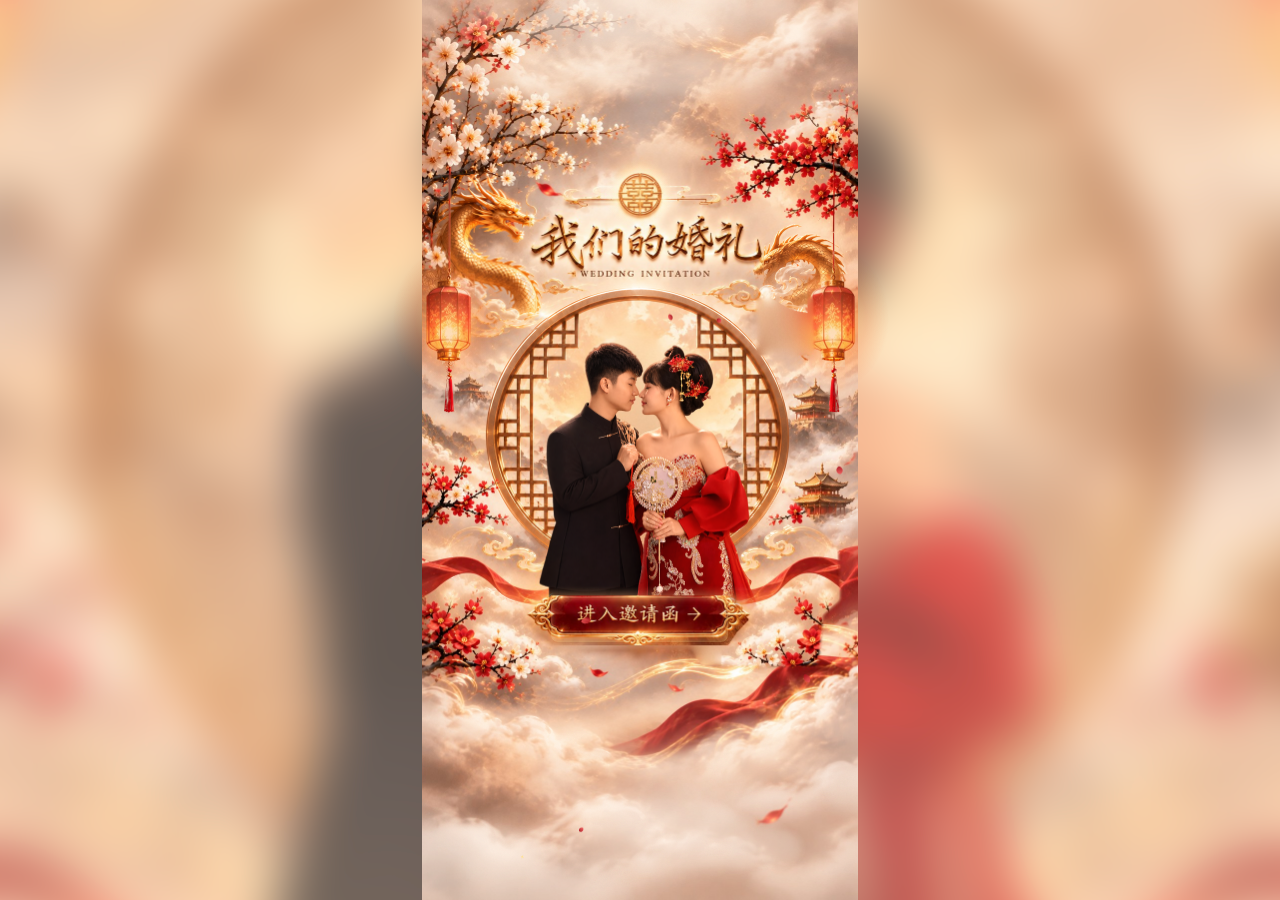
==== commit face9bdc: "CN: gallery keeps title and dots on short screens" ====
--- a/chinese/index.html
+++ b/chinese/index.html
@@ -13,7 +13,7 @@
   <link rel="preconnect" href="https://fonts.gstatic.com" crossorigin>
   <link href="https://fonts.googleapis.com/css2?family=Ma+Shan+Zheng&family=Noto+Serif+Myanmar:wght@500;700&family=Noto+Serif+SC:wght@500;700&family=Cinzel:wght@500;600;700&family=Pinyon+Script&display=swap" rel="stylesheet">
   <link rel="preload" as="image" href="img/cn-bg.jpg">
-  <link rel="stylesheet" href="style.css?v=64">
+  <link rel="stylesheet" href="style.css?v=68">
 </head>
 <body>
 
@@ -254,8 +254,8 @@
 
   <audio id="bgm" loop preload="auto"></audio>
 
-  <script src="config.js?v=64"></script>
+  <script src="config.js?v=68"></script>
   <script src="fortune.js?v=1"></script>
-  <script src="app.js?v=64"></script>
+  <script src="app.js?v=68"></script>
 </body>
 </html>
--- a/chinese/style.css
+++ b/chinese/style.css
@@ -896,3 +896,6 @@
 .ty-btn { top: calc(1585 / 1848 * 100%); width: 44%; padding: 1.4cqw 0 1cqw; }
 .ty-btn .cn { font-size: 4.2cqw; } .ty-btn .mm { font-size: 2.5cqw; }
 #st2 > .sheet { z-index: 3; } #st2 > .knotB { z-index: 4; } #st2 > .rollB { z-index: 5; } #st2 > .pull-hint { z-index: 4; } #st2 > .pull-zone { z-index: 6; }
+.cf-card { -webkit-box-reflect: none; }
+.cf-dots { top: calc(1316 / 1848 * 100%); padding: .6cqw 2cqw; border-radius: 99px; background: radial-gradient(ellipse, rgba(110, 14, 14, .95), rgba(110, 14, 14, .7) 70%, rgba(110, 14, 14, 0)); }
+.cf-count { top: calc(1352 / 1848 * 100%); }
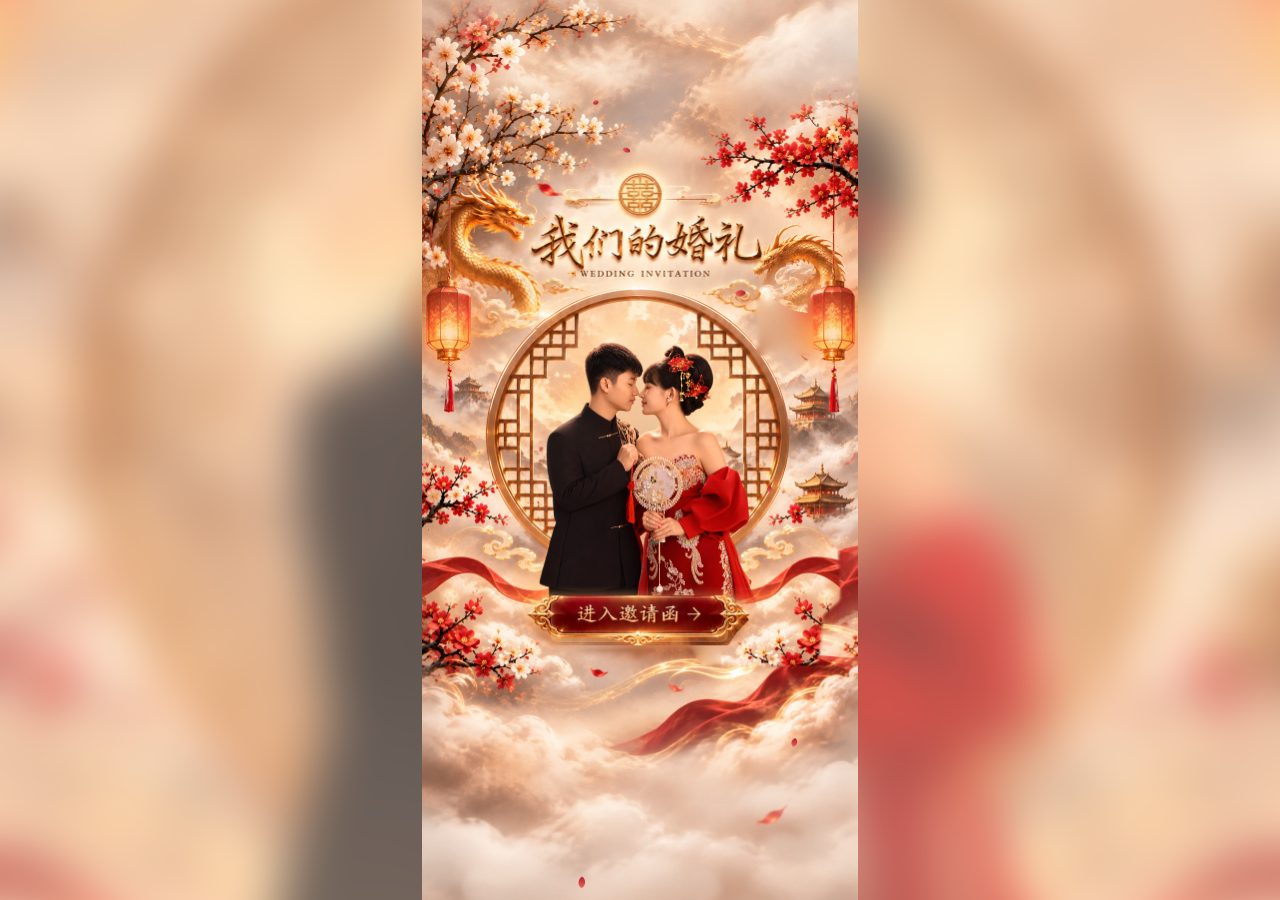
==== commit a7693808: "CN: song keeps playing on every page (no Web Audio, release dragon videos)" ====
--- a/chinese/index.html
+++ b/chinese/index.html
@@ -13,7 +13,7 @@
   <link rel="preconnect" href="https://fonts.gstatic.com" crossorigin>
   <link href="https://fonts.googleapis.com/css2?family=Ma+Shan+Zheng&family=Noto+Serif+Myanmar:wght@500;700&family=Noto+Serif+SC:wght@500;700&family=Cinzel:wght@500;600;700&family=Pinyon+Script&display=swap" rel="stylesheet">
   <link rel="preload" as="image" href="img/cn-bg.jpg">
-  <link rel="stylesheet" href="style.css?v=68">
+  <link rel="stylesheet" href="style.css?v=70">
 </head>
 <body>
 
@@ -254,8 +254,8 @@
 
   <audio id="bgm" loop preload="auto"></audio>
 
-  <script src="config.js?v=68"></script>
+  <script src="config.js?v=70"></script>
   <script src="fortune.js?v=1"></script>
-  <script src="app.js?v=68"></script>
+  <script src="app.js?v=70"></script>
 </body>
 </html>
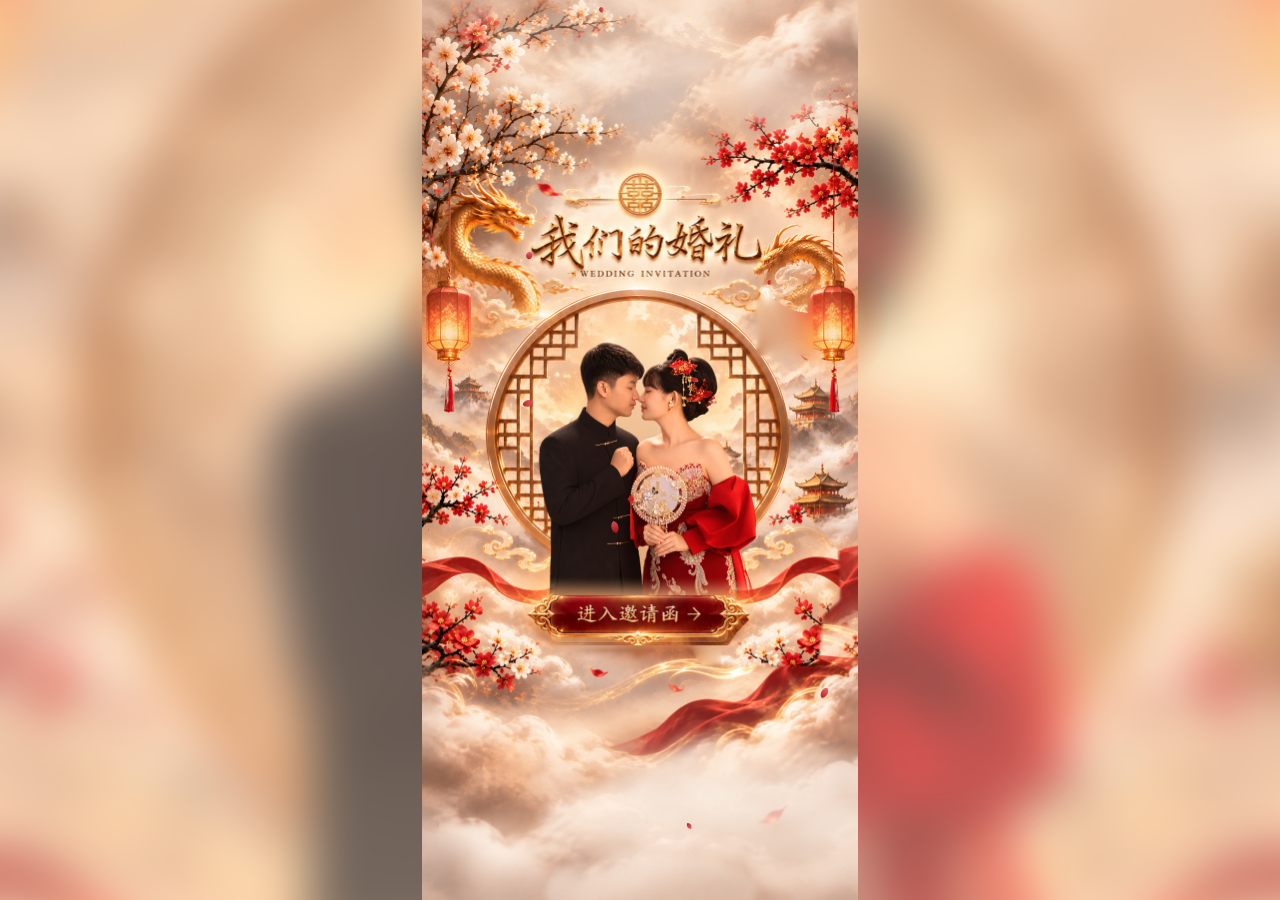
==== commit 986b43ec: "CN: song keeps playing on every page (no Web Audio, release dragon videos)" ====
--- a/chinese/index.html
+++ b/chinese/index.html
@@ -5,15 +5,15 @@
   <meta name="viewport" content="width=device-width, initial-scale=1, viewport-fit=cover">
   <meta name="theme-color" content="#7a1010">
   <title>我们的婚礼 · Wedding Invitation</title>
-  <meta name="description" content="Wai Hlyan Soe & Jue Mi Mi Aw · 2026.11.29 · Royal Myeik Hotel">
-  <meta property="og:title" content="我们的婚礼 · Wai Hlyan Soe & Jue Mi Mi Aw">
+  <meta name="description" content="Wai Hlyun Soe & Jue Mi Mi Aww · 2026.11.29 · Royal Myeik Hotel">
+  <meta property="og:title" content="我们的婚礼 · Wai Hlyun Soe & Jue Mi Mi Aww">
   <meta property="og:description" content="诚邀您共同见证我们的幸福时刻 · 2026.11.29">
   <link rel="icon" href="data:image/svg+xml,<svg xmlns='http://www.w3.org/2000/svg' viewBox='0 0 100 100'><text y='.9em' font-size='90'>🐉</text></svg>">
   <link rel="preconnect" href="https://fonts.googleapis.com">
   <link rel="preconnect" href="https://fonts.gstatic.com" crossorigin>
   <link href="https://fonts.googleapis.com/css2?family=Ma+Shan+Zheng&family=Noto+Serif+Myanmar:wght@500;700&family=Noto+Serif+SC:wght@500;700&family=Cinzel:wght@500;600;700&family=Pinyon+Script&display=swap" rel="stylesheet">
-  <link rel="preload" as="image" href="img/cn-bg.jpg">
-  <link rel="stylesheet" href="style.css?v=70">
+  <link rel="preload" as="image" href="img/cn-bg.jpg?v=2">
+  <link rel="stylesheet" href="style.css?v=72">
 </head>
 <body>
 
@@ -39,11 +39,11 @@
   <main class="page p1 on" id="p1" aria-label="我们的婚礼 · Wedding Invitation">
     <div class="backdrop" aria-hidden="true"></div>
     <div class="stage" id="st1">
-      <img class="bg" src="img/cn-bg.jpg" alt="我们的婚礼 · Wai Hlyan Soe &amp; Jue Mi Mi Aw" draggable="false">
+      <img class="bg" src="img/cn-bg.jpg?v=2" alt="我们的婚礼 · Wai Hlyun Soe &amp; Jue Mi Mi Aww" draggable="false">
       <canvas class="sky" id="sky" aria-hidden="true"></canvas>
       <div class="art" id="art">
       <canvas class="layer" id="dragonBack" aria-hidden="true"></canvas>
-      <div class="lay" data-k="front" aria-hidden="true"><img src="img/cn-front.png" alt=""></div>
+      <div class="lay" data-k="front" aria-hidden="true"><img src="img/cn-front.png?v=2" alt=""></div>
       <div class="lay drg drgL" data-k="dragonL" aria-hidden="true"><img src="img/cn-dragonL.png" alt=""></div>
       <div class="lay drg drgR" data-k="dragonR" aria-hidden="true"><img src="img/cn-dragonR.png" alt=""></div>
       <i class="mist mistL" aria-hidden="true"></i><i class="mist mistR" aria-hidden="true"></i>
@@ -56,7 +56,7 @@
       <div class="lay cl cl6" data-k="c6" aria-hidden="true"><img src="img/cn-c6.png" alt=""></div>
       <div class="lay cl cl2" data-k="c2" aria-hidden="true"><img src="img/cn-c2.png" alt=""></div>
       <div class="lay cl cl3" data-k="c3" aria-hidden="true"><img src="img/cn-c3.png" alt=""></div>
-      <div class="lay cl cl4" data-k="c4" aria-hidden="true"><img src="img/cn-c4.png" alt=""></div>
+      <div class="lay cl cl4" data-k="c4" aria-hidden="true"><img src="img/cn-c4.png?v=2" alt=""></div>
       <div class="lay cl cl5" data-k="c5" aria-hidden="true"><img src="img/cn-c5.png" alt=""></div>
       <canvas class="layer" id="petals" aria-hidden="true"></canvas>
       <i class="dim" aria-hidden="true"></i>
@@ -239,7 +239,7 @@
       <div class="ty-text">
         <p class="cn">感谢您的光临与祝福，<br>让我们的特别之日更加圆满。</p>
         <p class="mm">ကျွန်ုပ်တို့၏ မင်္ဂလာနေ့ကို ကြွရောက်ချီးမြှင့်၍<br>ဆုမွန်ကောင်းများ ပေးခဲ့ကြသည့်အတွက်<br>လှိုက်လှဲစွာ ကျေးဇူးတင်ပါသည်။</p>
-        <p class="nm">Wai Hlyan Soe <em>&amp;</em> Jue Mi Mi Aw</p>
+        <p class="nm">Wai Hlyun Soe <em>&amp;</em> Jue Mi Mi Aww</p>
       </div>
       <canvas class="layer" id="p7Petals" aria-hidden="true"></canvas>
     </div>
@@ -254,8 +254,8 @@
 
   <audio id="bgm" loop preload="auto"></audio>
 
-  <script src="config.js?v=70"></script>
+  <script src="config.js?v=72"></script>
   <script src="fortune.js?v=1"></script>
-  <script src="app.js?v=70"></script>
+  <script src="app.js?v=72"></script>
 </body>
 </html>
--- a/chinese/style.css
+++ b/chinese/style.css
@@ -20,7 +20,7 @@
 .page.on { visibility: visible; }
 
 /* ---------- page 1 ---------- */
-.backdrop { position: absolute; inset: -60px; background: url("img/cn-bg.jpg") center / cover; filter: blur(22px) saturate(1.05); transform: scale(1.15); }
+.backdrop { position: absolute; inset: -60px; background: url("img/cn-bg.jpg?v=2") center / cover; filter: blur(22px) saturate(1.05); transform: scale(1.15); }
 .backdrop::after { content: ""; position: absolute; inset: 0; background: radial-gradient(ellipse at 50% 50%, rgba(255, 244, 228, .25), rgba(255, 236, 214, .45)); }
 .sky { position: absolute; inset: 0; width: 100%; height: 100%; pointer-events: none; }
 /* full-screen on phones: the artwork sits in a tall scene (1199 × 2400) that covers the screen;
